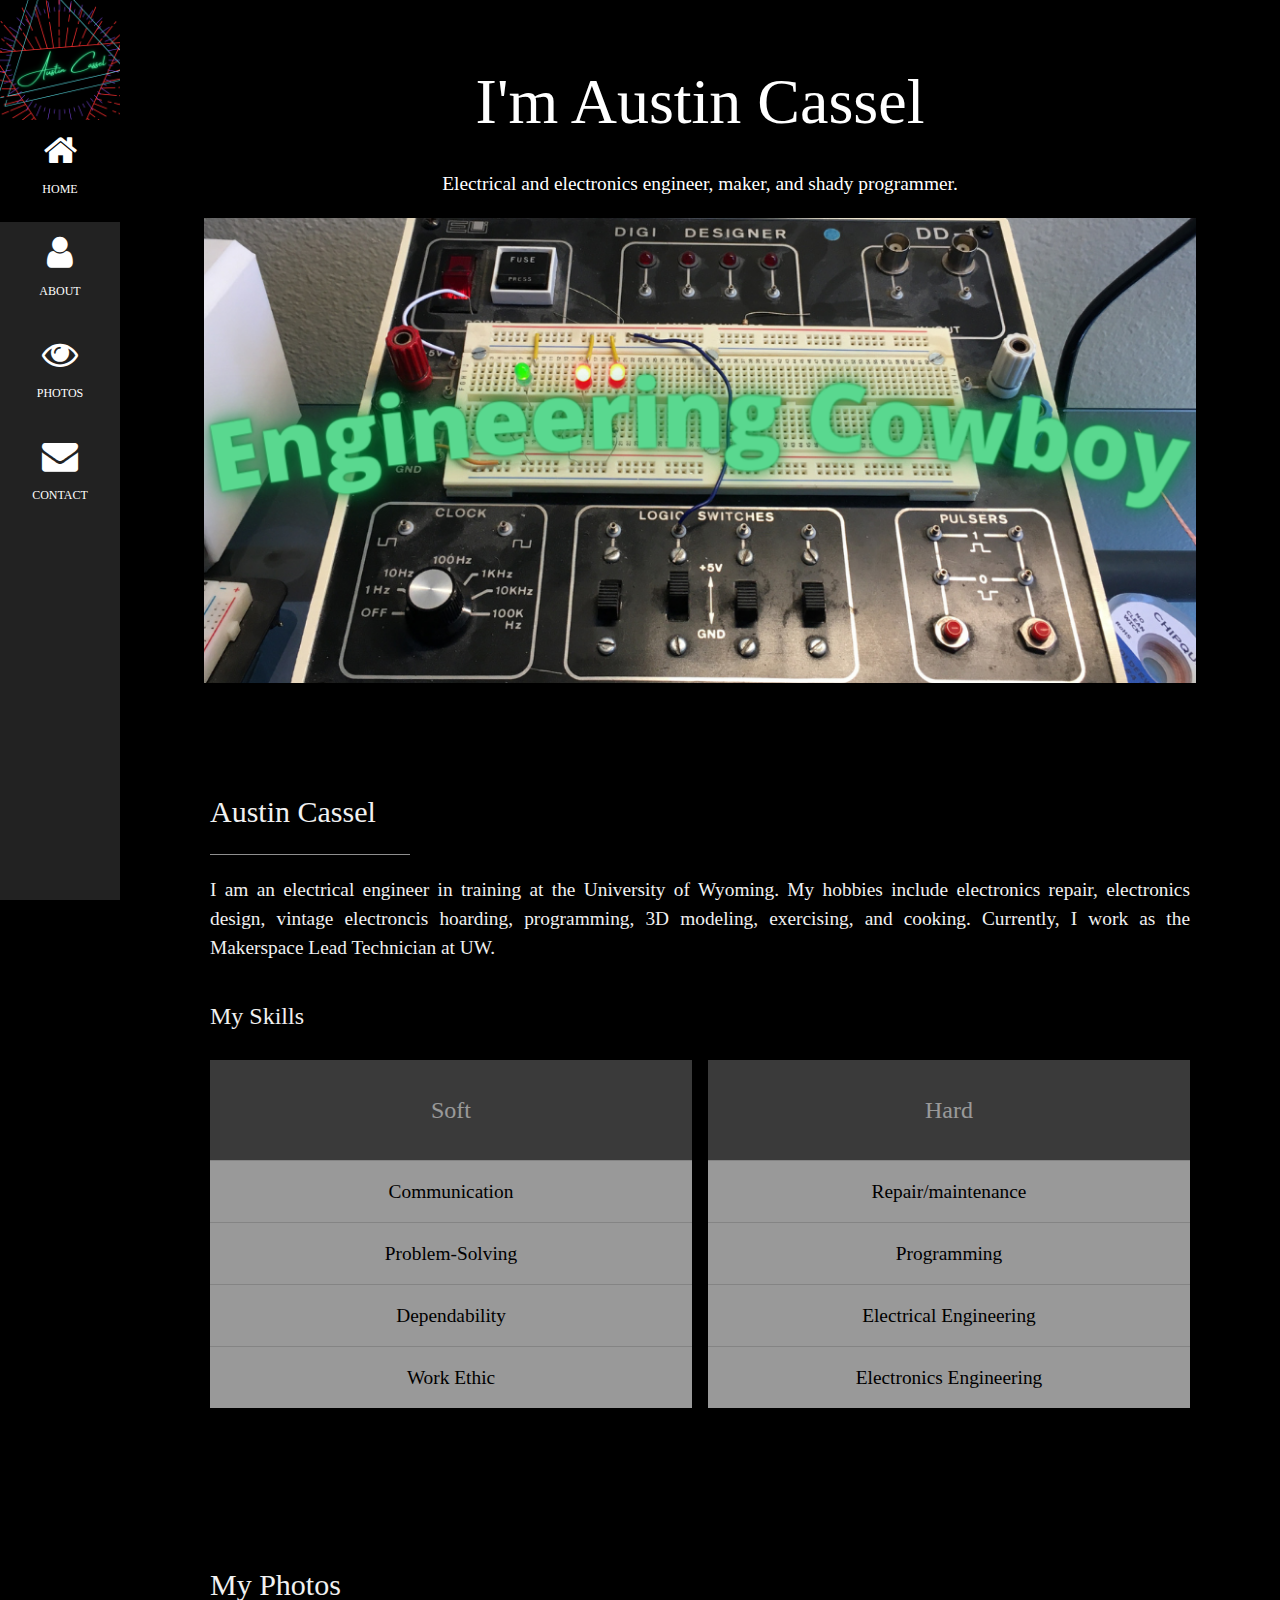
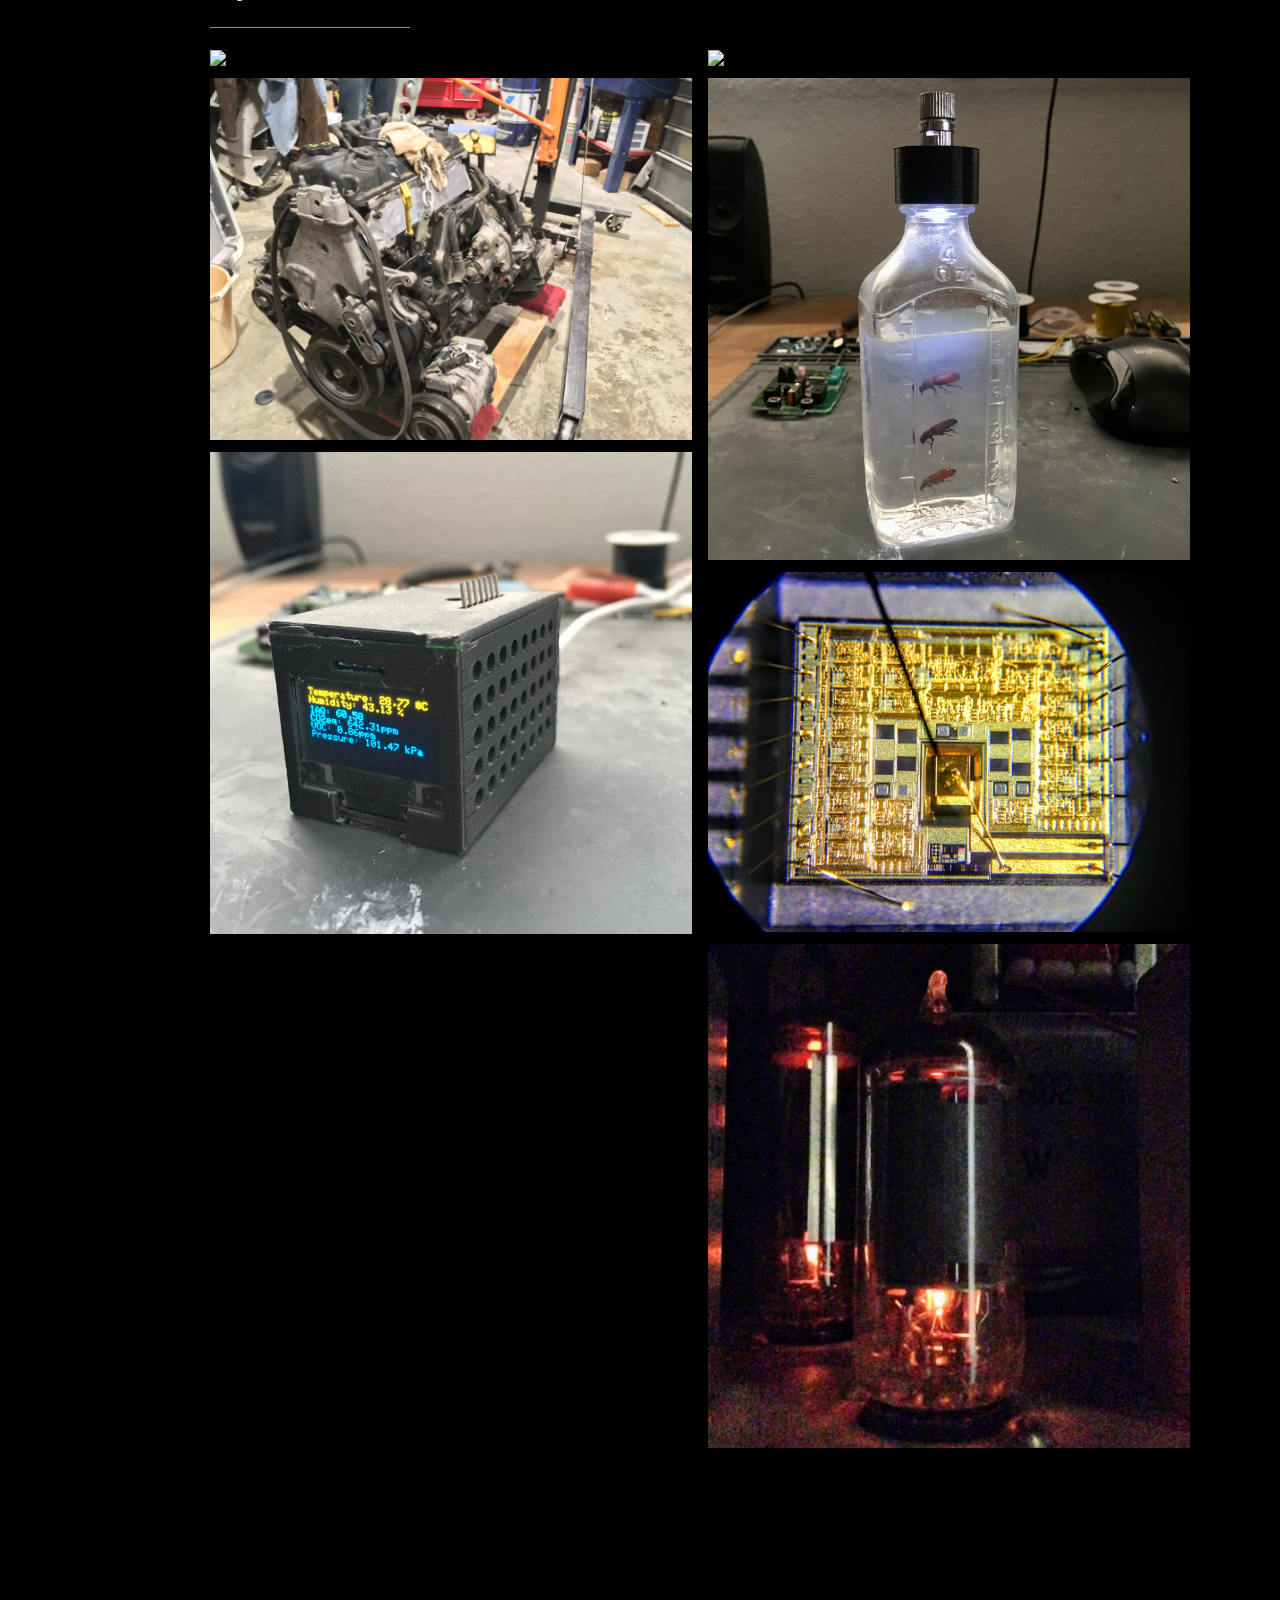
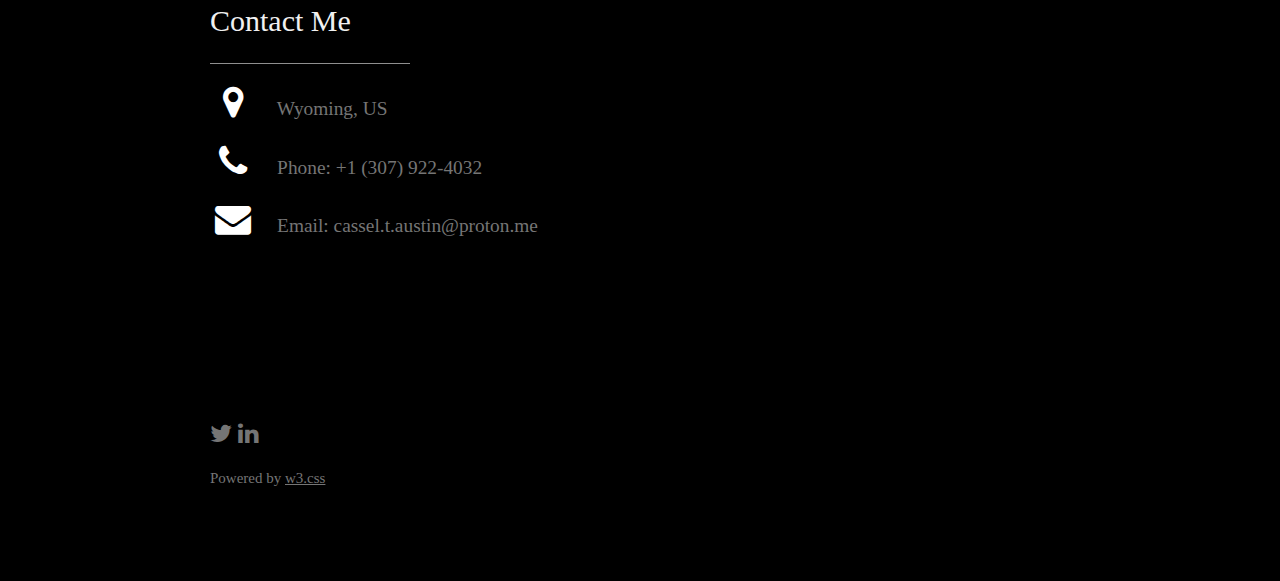
==== index.html @ 1abb45d6 "updates" ====
<!DOCTYPE html>
<html>

<head>
    <title>Austin Cassel Portfolio</title>
    <meta charset="UTF-8">
    <meta name="viewport" content="width=device-width, initial-scale=1">
    <link rel="stylesheet" href="/style.css">
    <link rel="stylesheet" href="https://fonts.googleapis.com/css?family=Montserrat">
    <link rel="stylesheet" href="https://cdnjs.cloudflare.com/ajax/libs/font-awesome/4.7.0/css/font-awesome.min.css">
    <style>
        body,
        h1,
        h2,
        h3,
        h4,
        h5,
        h6 {
            font-family: "Times New Roman", Times, serif
        }

        .w3-row-padding img {
            margin-bottom: 12px
        }

        /* Set the width of the sidebar to 120px */
        .w3-sidebar {
            width: 120px;
            background: #222;
        }

        /* Add a left margin to the "page content" that matches the width of the sidebar (120px) */
        #main {
            margin-left: 120px
        }

        /* Remove margins from "page content" on small screens */
        @media only screen and (max-width: 600px) {
            #main {
                margin-left: 0
            }
        }
    </style>
</head>

<body class="w3-black">

    <!-- Icon Bar (Sidebar - hidden on small screens) -->
    <nav class="w3-sidebar w3-bar-block w3-small w3-hide-small w3-center">
        <!-- Avatar image in top left corner -->
        <img src="/images/logo.png" style="width:100%">
        <a href="#" class="w3-bar-item w3-button w3-padding-large w3-black">
            <i class="fa fa-home w3-xxlarge"></i>
            <p>HOME</p>
        </a>
        <a href="#about" class="w3-bar-item w3-button w3-padding-large w3-hover-black">
            <i class="fa fa-user w3-xxlarge"></i>
            <p>ABOUT</p>
        </a>
        <a href="#photos" class="w3-bar-item w3-button w3-padding-large w3-hover-black">
            <i class="fa fa-eye w3-xxlarge"></i>
            <p>PHOTOS</p>
        </a>
        <a href="#contact" class="w3-bar-item w3-button w3-padding-large w3-hover-black">
            <i class="fa fa-envelope w3-xxlarge"></i>
            <p>CONTACT</p>
        </a>
    </nav>

    <!-- Navbar on small screens (Hidden on medium and large screens) -->
    <div class="w3-top w3-hide-large w3-hide-medium" id="myNavbar">
        <div class="w3-bar w3-black w3-opacity w3-hover-opacity-off w3-center w3-small">
            <a href="#" class="w3-bar-item w3-button" style="width:25% !important">HOME</a>
            <a href="#about" class="w3-bar-item w3-button" style="width:25% !important">ABOUT</a>
            <a href="#photos" class="w3-bar-item w3-button" style="width:25% !important">PHOTOS</a>
            <a href="#contact" class="w3-bar-item w3-button" style="width:25% !important">CONTACT</a>
        </div>
    </div>

    <!-- Page Content -->
    <div class="w3-padding-large" id="main">
        <!-- Header/Home -->
        <header class="w3-container w3-padding-32 w3-center w3-black" id="home">
            <h1 class="w3-jumbo"><span class="w3-hide-small">I'm</span> Austin Cassel</h1>
            <p>Electrical and electronics engineer, maker, and shady programmer.</p>
            <img src="/images/Engineering_Cowboy_Header.png" alt="boy" class="w3-image" width="992"
                height="1108">
        </header>

        <!-- About Section -->
        <div class="w3-content w3-justify w3-text-light-grey w3-padding-64" id="about">
            <h2 class="w3-text-light-grey">Austin Cassel</h2>
            <hr style="width:200px" class="w3-opacity">
            <p>I am an electrical engineer in training at the University of Wyoming. 
                My hobbies include electronics repair, electronics design, vintage electroncis hoarding, programming, 3D modeling, exercising, and cooking.
                Currently, I work as the Makerspace Lead Technician at UW. 
            </p>


            <!-- Grid for skill tables -->
            <h3 class="w3-padding-16 w3-text-light-grey">My Skills</h3>
            <div class="w3-row-padding" style="margin:0 -16px">
                <div class="w3-half w3-margin-bottom">
                    <ul class="w3-ul w3-white w3-center w3-opacity w3-hover-opacity-off">
                        <li class="w3-dark-grey w3-xlarge w3-padding-32">Soft</li>
                        <li class="w3-padding-16">Communication</li>
                        <li class="w3-padding-16">Problem-Solving</li>
                        <li class="w3-padding-16">Dependability</li>
                        <li class="w3-padding-16">Work Ethic</li>
                    </ul>
                </div>

                <div class="w3-half">
                    <ul class="w3-ul w3-white w3-center w3-opacity w3-hover-opacity-off">
                        <li class="w3-dark-grey w3-xlarge w3-padding-32">Hard</li>
                        <li class="w3-padding-16">Repair/maintenance</li>
                        <li class="w3-padding-16">Programming</li>
                        <li class="w3-padding-16">Electrical Engineering</li>
                        <li class="w3-padding-16">Electronics Engineering</li>
                    </ul>
                </div>
                <!-- End Grid/skill tables -->
            </div>
        </div>

        <!-- Portfolio Section -->
        <div class="w3-padding-64 w3-content" id="photos">
            <h2 class="w3-text-light-grey">My Photos</h2>
            <hr style="width:200px" class="w3-opacity">

            <!-- Grid for photos -->
            <div class="w3-row-padding" style="margin:0 -16px">
                <div class="w3-half">
                    <img src="/images/cr21.JPG" style="width:100%">
                    <img src="/images/car-engine.jpeg" style="width:100%">
                    <img src="/images/enviro_sensor.JPG" style="width:100%">
                </div>

                <div class="w3-half">
                    <img src="/images/finger_puppet.JPG" style="width:100%">
                    <img src="/images/insect_display.JPG" style="width:100%">
                    <img src="/images/Sensor Far.JPG" style="width:100%">
                    <img src="/images/Vacuum_tube.jpg" style="width:100%">
                </div>
                <!-- End photo grid -->
            </div>
            <!-- End Portfolio Section -->
        </div>

        <!-- Contact Section -->
        <div class="w3-padding-64 w3-content w3-text-grey" id="contact">
            <h2 class="w3-text-light-grey">Contact Me</h2>
            <hr style="width:200px" class="w3-opacity">

            <div class="w3-section">
                <p><i class="fa fa-map-marker fa-fw w3-text-white w3-xxlarge w3-margin-right"></i> Wyoming, US</p>
                <p><i class="fa fa-phone fa-fw w3-text-white w3-xxlarge w3-margin-right"></i> Phone: +1 (307) 922-4032
                </p>
                <p><i class="fa fa-envelope fa-fw w3-text-white w3-xxlarge w3-margin-right"> </i> Email:
                    cassel.t.austin@proton.me
                </p>
            </div><br>
            <!-- End Contact Section -->
        </div>

        <!-- Footer -->
        <footer class="w3-content w3-padding-64 w3-text-grey w3-xlarge">
            <a href="https://twitter.com/AustinCassel2"><i class="fa fa-twitter w3-hover-opacity"></i></a>
            <a href="https://www.linkedin.com/in/austin-cassel/"><i class="fa fa-linkedin w3-hover-opacity"></i></a>
            <p class="w3-medium">Powered by <a href="https://www.w3schools.com/w3css/default.asp" target="_blank"
                    class="w3-hover-text-green">w3.css</a></p>
            <!-- End footer -->
        </footer>
        <!-- END PAGE CONTENT -->
    </div>
</body>

</html>
---- style.css ----
/* W3.CSS 4.15 December 2020 by Jan Egil and Borge Refsnes */
html {
    box-sizing: border-box
}

*,
*:before,
*:after {
    box-sizing: inherit
}

/* Extract from normalize.css by Nicolas Gallagher and Jonathan Neal git.io/normalize */
html {
    -ms-text-size-adjust: 100%;
    -webkit-text-size-adjust: 100%
}

body {
    margin: 0
}

article,
aside,
details,
figcaption,
figure,
footer,
header,
main,
menu,
nav,
section {
    display: block
}

summary {
    display: list-item
}

audio,
canvas,
progress,
video {
    display: inline-block
}

progress {
    vertical-align: baseline
}

audio:not([controls]) {
    display: none;
    height: 0
}

[hidden],
template {
    display: none
}

a {
    background-color: transparent
}

a:active,
a:hover {
    outline-width: 0
}

abbr[title] {
    border-bottom: none;
    text-decoration: underline;
    text-decoration: underline dotted
}

b,
strong {
    font-weight: bolder
}

dfn {
    font-style: italic
}

mark {
    background: #ff0;
    color: #000
}

small {
    font-size: 80%
}

sub,
sup {
    font-size: 75%;
    line-height: 0;
    position: relative;
    vertical-align: baseline
}

sub {
    bottom: -0.25em
}

sup {
    top: -0.5em
}

figure {
    margin: 1em 40px
}

img {
    border-style: none
}

code,
kbd,
pre,
samp {
    font-family: monospace, monospace;
    font-size: 1em
}

hr {
    box-sizing: content-box;
    height: 0;
    overflow: visible
}

button,
input,
select,
textarea,
optgroup {
    font: inherit;
    margin: 0
}

optgroup {
    font-weight: bold
}

button,
input {
    overflow: visible
}

button,
select {
    text-transform: none
}

button,
[type=button],
[type=reset],
[type=submit] {
    -webkit-appearance: button
}

button::-moz-focus-inner,
[type=button]::-moz-focus-inner,
[type=reset]::-moz-focus-inner,
[type=submit]::-moz-focus-inner {
    border-style: none;
    padding: 0
}

button:-moz-focusring,
[type=button]:-moz-focusring,
[type=reset]:-moz-focusring,
[type=submit]:-moz-focusring {
    outline: 1px dotted ButtonText
}

fieldset {
    border: 1px solid #c0c0c0;
    margin: 0 2px;
    padding: .35em .625em .75em
}

legend {
    color: inherit;
    display: table;
    max-width: 100%;
    padding: 0;
    white-space: normal
}

textarea {
    overflow: auto
}

[type=checkbox],
[type=radio] {
    padding: 0
}

[type=number]::-webkit-inner-spin-button,
[type=number]::-webkit-outer-spin-button {
    height: auto
}

[type=search] {
    -webkit-appearance: textfield;
    outline-offset: -2px
}

[type=search]::-webkit-search-decoration {
    -webkit-appearance: none
}

::-webkit-file-upload-button {
    -webkit-appearance: button;
    font: inherit
}

/* End extract */
html,
body {
    font-family: Verdana, sans-serif;
    font-size: 1.1rem;
    line-height: 1.5
}

html {
    overflow-x: hidden
}

h1 {
    font-size: 36px
}

h2 {
    font-size: 30px
}

h3 {
    font-size: 24px
}

h4 {
    font-size: 20px
}

h5 {
    font-size: 18px
}

h6 {
    font-size: 16px
}

.w3-serif {
    font-family: serif
}

.w3-sans-serif {
    font-family: sans-serif
}

.w3-cursive {
    font-family: cursive
}

.w3-monospace {
    font-family: monospace
}

h1,
h2,
h3,
h4,
h5,
h6 {
    font-family: "Segoe UI", Arial, sans-serif;
    font-weight: 400;
    margin: 10px 0
}

.w3-wide {
    letter-spacing: 4px
}

hr {
    border: 0;
    border-top: 1px solid #eee;
    margin: 20px 0
}

.w3-image {
    max-width: 100%;
    height: auto
}

img {
    vertical-align: middle
}

a {
    color: inherit
}

.w3-table,
.w3-table-all {
    border-collapse: collapse;
    border-spacing: 0;
    width: 100%;
    display: table
}

.w3-table-all {
    border: 1px solid #ccc
}

.w3-bordered tr,
.w3-table-all tr {
    border-bottom: 1px solid #ddd
}

.w3-striped tbody tr:nth-child(even) {
    background-color: #f1f1f1
}

.w3-table-all tr:nth-child(odd) {
    background-color: #fff
}

.w3-table-all tr:nth-child(even) {
    background-color: #f1f1f1
}

.w3-hoverable tbody tr:hover,
.w3-ul.w3-hoverable li:hover {
    background-color: #ccc
}

.w3-centered tr th,
.w3-centered tr td {
    text-align: center
}

.w3-table td,
.w3-table th,
.w3-table-all td,
.w3-table-all th {
    padding: 8px 8px;
    display: table-cell;
    text-align: left;
    vertical-align: top
}

.w3-table th:first-child,
.w3-table td:first-child,
.w3-table-all th:first-child,
.w3-table-all td:first-child {
    padding-left: 16px
}

.w3-btn,
.w3-button {
    border: none;
    display: inline-block;
    padding: 8px 16px;
    vertical-align: middle;
    overflow: hidden;
    text-decoration: none;
    color: inherit;
    background-color: inherit;
    text-align: center;
    cursor: pointer;
    white-space: nowrap
}

.w3-btn:hover {
    box-shadow: 0 8px 16px 0 rgba(0, 0, 0, 0.2), 0 6px 20px 0 rgba(0, 0, 0, 0.19)
}

.w3-btn,
.w3-button {
    -webkit-touch-callout: none;
    -webkit-user-select: none;
    -khtml-user-select: none;
    -moz-user-select: none;
    -ms-user-select: none;
    user-select: none
}

.w3-disabled,
.w3-btn:disabled,
.w3-button:disabled {
    cursor: not-allowed;
    opacity: 0.3
}

.w3-disabled *,
:disabled * {
    pointer-events: none
}

.w3-btn.w3-disabled:hover,
.w3-btn:disabled:hover {
    box-shadow: none
}

.w3-badge,
.w3-tag {
    background-color: #000;
    color: #fff;
    display: inline-block;
    padding-left: 8px;
    padding-right: 8px;
    text-align: center
}

.w3-badge {
    border-radius: 50%
}

.w3-ul {
    list-style-type: none;
    padding: 0;
    margin: 0
}

.w3-ul li {
    padding: 8px 16px;
    border-bottom: 1px solid #ddd
}

.w3-ul li:last-child {
    border-bottom: none
}

.w3-tooltip,
.w3-display-container {
    position: relative
}

.w3-tooltip .w3-text {
    display: none
}

.w3-tooltip:hover .w3-text {
    display: inline-block
}

.w3-ripple:active {
    opacity: 0.5
}

.w3-ripple {
    transition: opacity 0s
}

.w3-input {
    padding: 8px;
    display: block;
    border: none;
    border-bottom: 1px solid #ccc;
    width: 100%
}

.w3-select {
    padding: 9px 0;
    width: 100%;
    border: none;
    border-bottom: 1px solid #ccc
}

.w3-dropdown-click,
.w3-dropdown-hover {
    position: relative;
    display: inline-block;
    cursor: pointer
}

.w3-dropdown-hover:hover .w3-dropdown-content {
    display: block
}

.w3-dropdown-hover:first-child,
.w3-dropdown-click:hover {
    background-color: #ccc;
    color: #000
}

.w3-dropdown-hover:hover>.w3-button:first-child,
.w3-dropdown-click:hover>.w3-button:first-child {
    background-color: #ccc;
    color: #000
}

.w3-dropdown-content {
    cursor: auto;
    color: #000;
    background-color: #fff;
    display: none;
    position: absolute;
    min-width: 160px;
    margin: 0;
    padding: 0;
    z-index: 1
}

.w3-check,
.w3-radio {
    width: 24px;
    height: 24px;
    position: relative;
    top: 6px
}

.w3-sidebar {
    height: 100%;
    width: 200px;
    background-color: #fff;
    position: fixed !important;
    z-index: 1;
    overflow: auto
}

.w3-bar-block .w3-dropdown-hover,
.w3-bar-block .w3-dropdown-click {
    width: 100%
}

.w3-bar-block .w3-dropdown-hover .w3-dropdown-content,
.w3-bar-block .w3-dropdown-click .w3-dropdown-content {
    min-width: 100%
}

.w3-bar-block .w3-dropdown-hover .w3-button,
.w3-bar-block .w3-dropdown-click .w3-button {
    width: 100%;
    text-align: left;
    padding: 8px 16px
}

.w3-main,
#main {
    transition: margin-left .4s
}

.w3-modal {
    z-index: 3;
    display: none;
    padding-top: 100px;
    position: fixed;
    left: 0;
    top: 0;
    width: 100%;
    height: 100%;
    overflow: auto;
    background-color: rgb(0, 0, 0);
    background-color: rgba(0, 0, 0, 0.4)
}

.w3-modal-content {
    margin: auto;
    background-color: #fff;
    position: relative;
    padding: 0;
    outline: 0;
    width: 600px
}

.w3-bar {
    width: 100%;
    overflow: hidden
}

.w3-center .w3-bar {
    display: inline-block;
    width: auto
}

.w3-bar .w3-bar-item {
    padding: 8px 16px;
    float: left;
    width: auto;
    border: none;
    display: block;
    outline: 0
}

.w3-bar .w3-dropdown-hover,
.w3-bar .w3-dropdown-click {
    position: static;
    float: left
}

.w3-bar .w3-button {
    white-space: normal
}

.w3-bar-block .w3-bar-item {
    width: 100%;
    display: block;
    padding: 8px 16px;
    text-align: left;
    border: none;
    white-space: normal;
    float: none;
    outline: 0
}

.w3-bar-block.w3-center .w3-bar-item {
    text-align: center
}

.w3-block {
    display: block;
    width: 100%
}

.w3-responsive {
    display: block;
    overflow-x: auto
}

.w3-container:after,
.w3-container:before,
.w3-panel:after,
.w3-panel:before,
.w3-row:after,
.w3-row:before,
.w3-row-padding:after,
.w3-row-padding:before,
.w3-cell-row:before,
.w3-cell-row:after,
.w3-clear:after,
.w3-clear:before,
.w3-bar:before,
.w3-bar:after {
    content: "";
    display: table;
    clear: both
}

.w3-col,
.w3-half,
.w3-third,
.w3-twothird,
.w3-threequarter,
.w3-quarter {
    float: left;
    width: 100%
}

.w3-col.s1 {
    width: 8.33333%
}

.w3-col.s2 {
    width: 16.66666%
}

.w3-col.s3 {
    width: 24.99999%
}

.w3-col.s4 {
    width: 33.33333%
}

.w3-col.s5 {
    width: 41.66666%
}

.w3-col.s6 {
    width: 49.99999%
}

.w3-col.s7 {
    width: 58.33333%
}

.w3-col.s8 {
    width: 66.66666%
}

.w3-col.s9 {
    width: 74.99999%
}

.w3-col.s10 {
    width: 83.33333%
}

.w3-col.s11 {
    width: 91.66666%
}

.w3-col.s12 {
    width: 99.99999%
}

@media (min-width:601px) {
    .w3-col.m1 {
        width: 8.33333%
    }

    .w3-col.m2 {
        width: 16.66666%
    }

    .w3-col.m3,
    .w3-quarter {
        width: 24.99999%
    }

    .w3-col.m4,
    .w3-third {
        width: 33.33333%
    }

    .w3-col.m5 {
        width: 41.66666%
    }

    .w3-col.m6,
    .w3-half {
        width: 49.99999%
    }

    .w3-col.m7 {
        width: 58.33333%
    }

    .w3-col.m8,
    .w3-twothird {
        width: 66.66666%
    }

    .w3-col.m9,
    .w3-threequarter {
        width: 74.99999%
    }

    .w3-col.m10 {
        width: 83.33333%
    }

    .w3-col.m11 {
        width: 91.66666%
    }

    .w3-col.m12 {
        width: 99.99999%
    }
}

@media (min-width:993px) {
    .w3-col.l1 {
        width: 8.33333%
    }

    .w3-col.l2 {
        width: 16.66666%
    }

    .w3-col.l3 {
        width: 24.99999%
    }

    .w3-col.l4 {
        width: 33.33333%
    }

    .w3-col.l5 {
        width: 41.66666%
    }

    .w3-col.l6 {
        width: 49.99999%
    }

    .w3-col.l7 {
        width: 58.33333%
    }

    .w3-col.l8 {
        width: 66.66666%
    }

    .w3-col.l9 {
        width: 74.99999%
    }

    .w3-col.l10 {
        width: 83.33333%
    }

    .w3-col.l11 {
        width: 91.66666%
    }

    .w3-col.l12 {
        width: 99.99999%
    }
}

.w3-rest {
    overflow: hidden
}

.w3-stretch {
    margin-left: -16px;
    margin-right: -16px
}

.w3-content,
.w3-auto {
    margin-left: auto;
    margin-right: auto
}

.w3-content {
    max-width: 980px
}

.w3-auto {
    max-width: 1140px
}

.w3-cell-row {
    display: table;
    width: 100%
}

.w3-cell {
    display: table-cell
}

.w3-cell-top {
    vertical-align: top
}

.w3-cell-middle {
    vertical-align: middle
}

.w3-cell-bottom {
    vertical-align: bottom
}

.w3-hide {
    display: none !important
}

.w3-show-block,
.w3-show {
    display: block !important
}

.w3-show-inline-block {
    display: inline-block !important
}

@media (max-width:1205px) {
    .w3-auto {
        max-width: 95%
    }
}

@media (max-width:600px) {
    .w3-modal-content {
        margin: 0 10px;
        width: auto !important
    }

    .w3-modal {
        padding-top: 30px
    }

    .w3-dropdown-hover.w3-mobile .w3-dropdown-content,
    .w3-dropdown-click.w3-mobile .w3-dropdown-content {
        position: relative
    }

    .w3-hide-small {
        display: none !important
    }

    .w3-mobile {
        display: block;
        width: 100% !important
    }

    .w3-bar-item.w3-mobile,
    .w3-dropdown-hover.w3-mobile,
    .w3-dropdown-click.w3-mobile {
        text-align: center
    }

    .w3-dropdown-hover.w3-mobile,
    .w3-dropdown-hover.w3-mobile .w3-btn,
    .w3-dropdown-hover.w3-mobile .w3-button,
    .w3-dropdown-click.w3-mobile,
    .w3-dropdown-click.w3-mobile .w3-btn,
    .w3-dropdown-click.w3-mobile .w3-button {
        width: 100%
    }
}

@media (max-width:768px) {
    .w3-modal-content {
        width: 500px
    }

    .w3-modal {
        padding-top: 50px
    }
}

@media (min-width:993px) {
    .w3-modal-content {
        width: 900px
    }

    .w3-hide-large {
        display: none !important
    }

    .w3-sidebar.w3-collapse {
        display: block !important
    }
}

@media (max-width:992px) and (min-width:601px) {
    .w3-hide-medium {
        display: none !important
    }
}

@media (max-width:992px) {
    .w3-sidebar.w3-collapse {
        display: none
    }

    .w3-main {
        margin-left: 0 !important;
        margin-right: 0 !important
    }

    .w3-auto {
        max-width: 100%
    }
}

.w3-top,
.w3-bottom {
    position: fixed;
    width: 100%;
    z-index: 1
}

.w3-top {
    top: 0
}

.w3-bottom {
    bottom: 0
}

.w3-overlay {
    position: fixed;
    display: none;
    width: 100%;
    height: 100%;
    top: 0;
    left: 0;
    right: 0;
    bottom: 0;
    background-color: rgba(0, 0, 0, 0.5);
    z-index: 2
}

.w3-display-topleft {
    position: absolute;
    left: 0;
    top: 0
}

.w3-display-topright {
    position: absolute;
    right: 0;
    top: 0
}

.w3-display-bottomleft {
    position: absolute;
    left: 0;
    bottom: 0
}

.w3-display-bottomright {
    position: absolute;
    right: 0;
    bottom: 0
}

.w3-display-middle {
    position: absolute;
    top: 50%;
    left: 50%;
    transform: translate(-50%, -50%);
    -ms-transform: translate(-50%, -50%)
}

.w3-display-left {
    position: absolute;
    top: 50%;
    left: 0%;
    transform: translate(0%, -50%);
    -ms-transform: translate(-0%, -50%)
}

.w3-display-right {
    position: absolute;
    top: 50%;
    right: 0%;
    transform: translate(0%, -50%);
    -ms-transform: translate(0%, -50%)
}

.w3-display-topmiddle {
    position: absolute;
    left: 50%;
    top: 0;
    transform: translate(-50%, 0%);
    -ms-transform: translate(-50%, 0%)
}

.w3-display-bottommiddle {
    position: absolute;
    left: 50%;
    bottom: 0;
    transform: translate(-50%, 0%);
    -ms-transform: translate(-50%, 0%)
}

.w3-display-container:hover .w3-display-hover {
    display: block
}

.w3-display-container:hover span.w3-display-hover {
    display: inline-block
}

.w3-display-hover {
    display: none
}

.w3-display-position {
    position: absolute
}

.w3-circle {
    border-radius: 50%
}

.w3-round-small {
    border-radius: 2px
}

.w3-round,
.w3-round-medium {
    border-radius: 4px
}

.w3-round-large {
    border-radius: 8px
}

.w3-round-xlarge {
    border-radius: 16px
}

.w3-round-xxlarge {
    border-radius: 32px
}

.w3-row-padding,
.w3-row-padding>.w3-half,
.w3-row-padding>.w3-third,
.w3-row-padding>.w3-twothird,
.w3-row-padding>.w3-threequarter,
.w3-row-padding>.w3-quarter,
.w3-row-padding>.w3-col {
    padding: 0 8px
}

.w3-container,
.w3-panel {
    padding: 0.01em 16px
}

.w3-panel {
    margin-top: 16px;
    margin-bottom: 16px
}

.w3-code,
.w3-codespan {
    font-family: Consolas, "courier new";
    font-size: 16px
}

.w3-code {
    width: auto;
    background-color: #fff;
    padding: 8px 12px;
    border-left: 4px solid #4CAF50;
    word-wrap: break-word
}

.w3-codespan {
    color: crimson;
    background-color: #f1f1f1;
    padding-left: 4px;
    padding-right: 4px;
    font-size: 110%
}

.w3-card,
.w3-card-2 {
    box-shadow: 0 2px 5px 0 rgba(0, 0, 0, 0.16), 0 2px 10px 0 rgba(0, 0, 0, 0.12)
}

.w3-card-4,
.w3-hover-shadow:hover {
    box-shadow: 0 4px 10px 0 rgba(0, 0, 0, 0.2), 0 4px 20px 0 rgba(0, 0, 0, 0.19)
}

.w3-spin {
    animation: w3-spin 2s infinite linear
}

@keyframes w3-spin {
    0% {
        transform: rotate(0deg)
    }

    100% {
        transform: rotate(359deg)
    }
}

.w3-animate-fading {
    animation: fading 10s infinite
}

@keyframes fading {
    0% {
        opacity: 0
    }

    50% {
        opacity: 1
    }

    100% {
        opacity: 0
    }
}

.w3-animate-opacity {
    animation: opac 0.8s
}

@keyframes opac {
    from {
        opacity: 0
    }

    to {
        opacity: 1
    }
}

.w3-animate-top {
    position: relative;
    animation: animatetop 0.4s
}

@keyframes animatetop {
    from {
        top: -300px;
        opacity: 0
    }

    to {
        top: 0;
        opacity: 1
    }
}

.w3-animate-left {
    position: relative;
    animation: animateleft 0.4s
}

@keyframes animateleft {
    from {
        left: -300px;
        opacity: 0
    }

    to {
        left: 0;
        opacity: 1
    }
}

.w3-animate-right {
    position: relative;
    animation: animateright 0.4s
}

@keyframes animateright {
    from {
        right: -300px;
        opacity: 0
    }

    to {
        right: 0;
        opacity: 1
    }
}

.w3-animate-bottom {
    position: relative;
    animation: animatebottom 0.4s
}

@keyframes animatebottom {
    from {
        bottom: -300px;
        opacity: 0
    }

    to {
        bottom: 0;
        opacity: 1
    }
}

.w3-animate-zoom {
    animation: animatezoom 0.6s
}

@keyframes animatezoom {
    from {
        transform: scale(0)
    }

    to {
        transform: scale(1)
    }
}

.w3-animate-input {
    transition: width 0.4s ease-in-out
}

.w3-animate-input:focus {
    width: 100% !important
}

.w3-opacity,
.w3-hover-opacity:hover {
    opacity: 0.60
}

.w3-opacity-off,
.w3-hover-opacity-off:hover {
    opacity: 1
}

.w3-opacity-max {
    opacity: 0.25
}

.w3-opacity-min {
    opacity: 0.75
}

.w3-greyscale-max,
.w3-grayscale-max,
.w3-hover-greyscale:hover,
.w3-hover-grayscale:hover {
    filter: grayscale(100%)
}

.w3-greyscale,
.w3-grayscale {
    filter: grayscale(75%)
}

.w3-greyscale-min,
.w3-grayscale-min {
    filter: grayscale(50%)
}

.w3-sepia {
    filter: sepia(75%)
}

.w3-sepia-max,
.w3-hover-sepia:hover {
    filter: sepia(100%)
}

.w3-sepia-min {
    filter: sepia(50%)
}

.w3-tiny {
    font-size: 10px !important
}

.w3-small {
    font-size: 12px !important
}

.w3-medium {
    font-size: 15px !important
}

.w3-large {
    font-size: 18px !important
}

.w3-xlarge {
    font-size: 24px !important
}

.w3-xxlarge {
    font-size: 36px !important
}

.w3-xxxlarge {
    font-size: 48px !important
}

.w3-jumbo {
    font-size: 64px !important
}

.w3-left-align {
    text-align: left !important
}

.w3-right-align {
    text-align: right !important
}

.w3-justify {
    text-align: justify !important
}

.w3-center {
    text-align: center !important
}

.w3-border-0 {
    border: 0 !important
}

.w3-border {
    border: 1px solid #ccc !important
}

.w3-border-top {
    border-top: 1px solid #ccc !important
}

.w3-border-bottom {
    border-bottom: 1px solid #ccc !important
}

.w3-border-left {
    border-left: 1px solid #ccc !important
}

.w3-border-right {
    border-right: 1px solid #ccc !important
}

.w3-topbar {
    border-top: 6px solid #ccc !important
}

.w3-bottombar {
    border-bottom: 6px solid #ccc !important
}

.w3-leftbar {
    border-left: 6px solid #ccc !important
}

.w3-rightbar {
    border-right: 6px solid #ccc !important
}

.w3-section,
.w3-code {
    margin-top: 16px !important;
    margin-bottom: 16px !important
}

.w3-margin {
    margin: 16px !important
}

.w3-margin-top {
    margin-top: 16px !important
}

.w3-margin-bottom {
    margin-bottom: 16px !important
}

.w3-margin-left {
    margin-left: 16px !important
}

.w3-margin-right {
    margin-right: 16px !important
}

.w3-padding-small {
    padding: 4px 8px !important
}

.w3-padding {
    padding: 8px 16px !important
}

.w3-padding-large {
    padding: 12px 24px !important
}

.w3-padding-16 {
    padding-top: 16px !important;
    padding-bottom: 16px !important
}

.w3-padding-24 {
    padding-top: 24px !important;
    padding-bottom: 24px !important
}

.w3-padding-32 {
    padding-top: 32px !important;
    padding-bottom: 32px !important
}

.w3-padding-48 {
    padding-top: 48px !important;
    padding-bottom: 48px !important
}

.w3-padding-64 {
    padding-top: 64px !important;
    padding-bottom: 64px !important
}

.w3-padding-top-64 {
    padding-top: 64px !important
}

.w3-padding-top-48 {
    padding-top: 48px !important
}

.w3-padding-top-32 {
    padding-top: 32px !important
}

.w3-padding-top-24 {
    padding-top: 24px !important
}

.w3-left {
    float: left !important
}

.w3-right {
    float: right !important
}

.w3-button:hover {
    color: #000 !important;
    background-color: #ccc !important
}

.w3-transparent,
.w3-hover-none:hover {
    background-color: transparent !important
}

.w3-hover-none:hover {
    box-shadow: none !important
}

/* Colors */
.w3-amber,
.w3-hover-amber:hover {
    color: #000 !important;
    background-color: #ffc107 !important
}

.w3-aqua,
.w3-hover-aqua:hover {
    color: #000 !important;
    background-color: #00ffff !important
}

.w3-blue,
.w3-hover-blue:hover {
    color: #fff !important;
    background-color: #2196F3 !important
}

.w3-light-blue,
.w3-hover-light-blue:hover {
    color: #000 !important;
    background-color: #87CEEB !important
}

.w3-brown,
.w3-hover-brown:hover {
    color: #fff !important;
    background-color: #795548 !important
}

.w3-cyan,
.w3-hover-cyan:hover {
    color: #000 !important;
    background-color: #00bcd4 !important
}

.w3-blue-grey,
.w3-hover-blue-grey:hover,
.w3-blue-gray,
.w3-hover-blue-gray:hover {
    color: #fff !important;
    background-color: #607d8b !important
}

.w3-green,
.w3-hover-green:hover {
    color: #fff !important;
    background-color: #4CAF50 !important
}

.w3-light-green,
.w3-hover-light-green:hover {
    color: #000 !important;
    background-color: #8bc34a !important
}

.w3-indigo,
.w3-hover-indigo:hover {
    color: #fff !important;
    background-color: #3f51b5 !important
}

.w3-khaki,
.w3-hover-khaki:hover {
    color: #000 !important;
    background-color: #f0e68c !important
}

.w3-lime,
.w3-hover-lime:hover {
    color: #000 !important;
    background-color: #cddc39 !important
}

.w3-orange,
.w3-hover-orange:hover {
    color: #000 !important;
    background-color: #ff9800 !important
}

.w3-deep-orange,
.w3-hover-deep-orange:hover {
    color: #fff !important;
    background-color: #ff5722 !important
}

.w3-pink,
.w3-hover-pink:hover {
    color: #fff !important;
    background-color: #e91e63 !important
}

.w3-purple,
.w3-hover-purple:hover {
    color: #fff !important;
    background-color: #9c27b0 !important
}

.w3-deep-purple,
.w3-hover-deep-purple:hover {
    color: #fff !important;
    background-color: #673ab7 !important
}

.w3-red,
.w3-hover-red:hover {
    color: #fff !important;
    background-color: #f44336 !important
}

.w3-sand,
.w3-hover-sand:hover {
    color: #000 !important;
    background-color: #fdf5e6 !important
}

.w3-teal,
.w3-hover-teal:hover {
    color: #fff !important;
    background-color: #009688 !important
}

.w3-yellow,
.w3-hover-yellow:hover {
    color: #000 !important;
    background-color: #ffeb3b !important
}

.w3-white,
.w3-hover-white:hover {
    color: #000 !important;
    background-color: #fff !important
}

.w3-black,
.w3-hover-black:hover {
    color: #fff !important;
    background-color: #000 !important
}

.w3-grey,
.w3-hover-grey:hover,
.w3-gray,
.w3-hover-gray:hover {
    color: #000 !important;
    background-color: #9e9e9e !important
}

.w3-light-grey,
.w3-hover-light-grey:hover,
.w3-light-gray,
.w3-hover-light-gray:hover {
    color: #000 !important;
    background-color: #f1f1f1 !important
}

.w3-dark-grey,
.w3-hover-dark-grey:hover,
.w3-dark-gray,
.w3-hover-dark-gray:hover {
    color: #fff !important;
    background-color: #616161 !important
}

.w3-pale-red,
.w3-hover-pale-red:hover {
    color: #000 !important;
    background-color: #ffdddd !important
}

.w3-pale-green,
.w3-hover-pale-green:hover {
    color: #000 !important;
    background-color: #ddffdd !important
}

.w3-pale-yellow,
.w3-hover-pale-yellow:hover {
    color: #000 !important;
    background-color: #ffffcc !important
}

.w3-pale-blue,
.w3-hover-pale-blue:hover {
    color: #000 !important;
    background-color: #ddffff !important
}

.w3-text-amber,
.w3-hover-text-amber:hover {
    color: #ffc107 !important
}

.w3-text-aqua,
.w3-hover-text-aqua:hover {
    color: #00ffff !important
}

.w3-text-blue,
.w3-hover-text-blue:hover {
    color: #2196F3 !important
}

.w3-text-light-blue,
.w3-hover-text-light-blue:hover {
    color: #87CEEB !important
}

.w3-text-brown,
.w3-hover-text-brown:hover {
    color: #795548 !important
}

.w3-text-cyan,
.w3-hover-text-cyan:hover {
    color: #00bcd4 !important
}

.w3-text-blue-grey,
.w3-hover-text-blue-grey:hover,
.w3-text-blue-gray,
.w3-hover-text-blue-gray:hover {
    color: #607d8b !important
}

.w3-text-green,
.w3-hover-text-green:hover {
    color: #4CAF50 !important
}

.w3-text-light-green,
.w3-hover-text-light-green:hover {
    color: #8bc34a !important
}

.w3-text-indigo,
.w3-hover-text-indigo:hover {
    color: #3f51b5 !important
}

.w3-text-khaki,
.w3-hover-text-khaki:hover {
    color: #b4aa50 !important
}

.w3-text-lime,
.w3-hover-text-lime:hover {
    color: #cddc39 !important
}

.w3-text-orange,
.w3-hover-text-orange:hover {
    color: #ff9800 !important
}

.w3-text-deep-orange,
.w3-hover-text-deep-orange:hover {
    color: #ff5722 !important
}

.w3-text-pink,
.w3-hover-text-pink:hover {
    color: #e91e63 !important
}

.w3-text-purple,
.w3-hover-text-purple:hover {
    color: #9c27b0 !important
}

.w3-text-deep-purple,
.w3-hover-text-deep-purple:hover {
    color: #673ab7 !important
}

.w3-text-red,
.w3-hover-text-red:hover {
    color: #f44336 !important
}

.w3-text-sand,
.w3-hover-text-sand:hover {
    color: #fdf5e6 !important
}

.w3-text-teal,
.w3-hover-text-teal:hover {
    color: #009688 !important
}

.w3-text-yellow,
.w3-hover-text-yellow:hover {
    color: #d2be0e !important
}

.w3-text-white,
.w3-hover-text-white:hover {
    color: #fff !important
}

.w3-text-black,
.w3-hover-text-black:hover {
    color: #000 !important
}

.w3-text-grey,
.w3-hover-text-grey:hover,
.w3-text-gray,
.w3-hover-text-gray:hover {
    color: #757575 !important
}

.w3-text-light-grey,
.w3-hover-text-light-grey:hover,
.w3-text-light-gray,
.w3-hover-text-light-gray:hover {
    color: #f1f1f1 !important
}

.w3-text-dark-grey,
.w3-hover-text-dark-grey:hover,
.w3-text-dark-gray,
.w3-hover-text-dark-gray:hover {
    color: #3a3a3a !important
}

.w3-border-amber,
.w3-hover-border-amber:hover {
    border-color: #ffc107 !important
}

.w3-border-aqua,
.w3-hover-border-aqua:hover {
    border-color: #00ffff !important
}

.w3-border-blue,
.w3-hover-border-blue:hover {
    border-color: #2196F3 !important
}

.w3-border-light-blue,
.w3-hover-border-light-blue:hover {
    border-color: #87CEEB !important
}

.w3-border-brown,
.w3-hover-border-brown:hover {
    border-color: #795548 !important
}

.w3-border-cyan,
.w3-hover-border-cyan:hover {
    border-color: #00bcd4 !important
}

.w3-border-blue-grey,
.w3-hover-border-blue-grey:hover,
.w3-border-blue-gray,
.w3-hover-border-blue-gray:hover {
    border-color: #607d8b !important
}

.w3-border-green,
.w3-hover-border-green:hover {
    border-color: #4CAF50 !important
}

.w3-border-light-green,
.w3-hover-border-light-green:hover {
    border-color: #8bc34a !important
}

.w3-border-indigo,
.w3-hover-border-indigo:hover {
    border-color: #3f51b5 !important
}

.w3-border-khaki,
.w3-hover-border-khaki:hover {
    border-color: #f0e68c !important
}

.w3-border-lime,
.w3-hover-border-lime:hover {
    border-color: #cddc39 !important
}

.w3-border-orange,
.w3-hover-border-orange:hover {
    border-color: #ff9800 !important
}

.w3-border-deep-orange,
.w3-hover-border-deep-orange:hover {
    border-color: #ff5722 !important
}

.w3-border-pink,
.w3-hover-border-pink:hover {
    border-color: #e91e63 !important
}

.w3-border-purple,
.w3-hover-border-purple:hover {
    border-color: #9c27b0 !important
}

.w3-border-deep-purple,
.w3-hover-border-deep-purple:hover {
    border-color: #673ab7 !important
}

.w3-border-red,
.w3-hover-border-red:hover {
    border-color: #f44336 !important
}

.w3-border-sand,
.w3-hover-border-sand:hover {
    border-color: #fdf5e6 !important
}

.w3-border-teal,
.w3-hover-border-teal:hover {
    border-color: #009688 !important
}

.w3-border-yellow,
.w3-hover-border-yellow:hover {
    border-color: #ffeb3b !important
}

.w3-border-white,
.w3-hover-border-white:hover {
    border-color: #fff !important
}

.w3-border-black,
.w3-hover-border-black:hover {
    border-color: #000 !important
}

.w3-border-grey,
.w3-hover-border-grey:hover,
.w3-border-gray,
.w3-hover-border-gray:hover {
    border-color: #9e9e9e !important
}

.w3-border-light-grey,
.w3-hover-border-light-grey:hover,
.w3-border-light-gray,
.w3-hover-border-light-gray:hover {
    border-color: #f1f1f1 !important
}

.w3-border-dark-grey,
.w3-hover-border-dark-grey:hover,
.w3-border-dark-gray,
.w3-hover-border-dark-gray:hover {
    border-color: #616161 !important
}

.w3-border-pale-red,
.w3-hover-border-pale-red:hover {
    border-color: #ffe7e7 !important
}

.w3-border-pale-green,
.w3-hover-border-pale-green:hover {
    border-color: #e7ffe7 !important
}

.w3-border-pale-yellow,
.w3-hover-border-pale-yellow:hover {
    border-color: #ffffcc !important
}

.w3-border-pale-blue,
.w3-hover-border-pale-blue:hover {
    border-color: #e7ffff !important
}
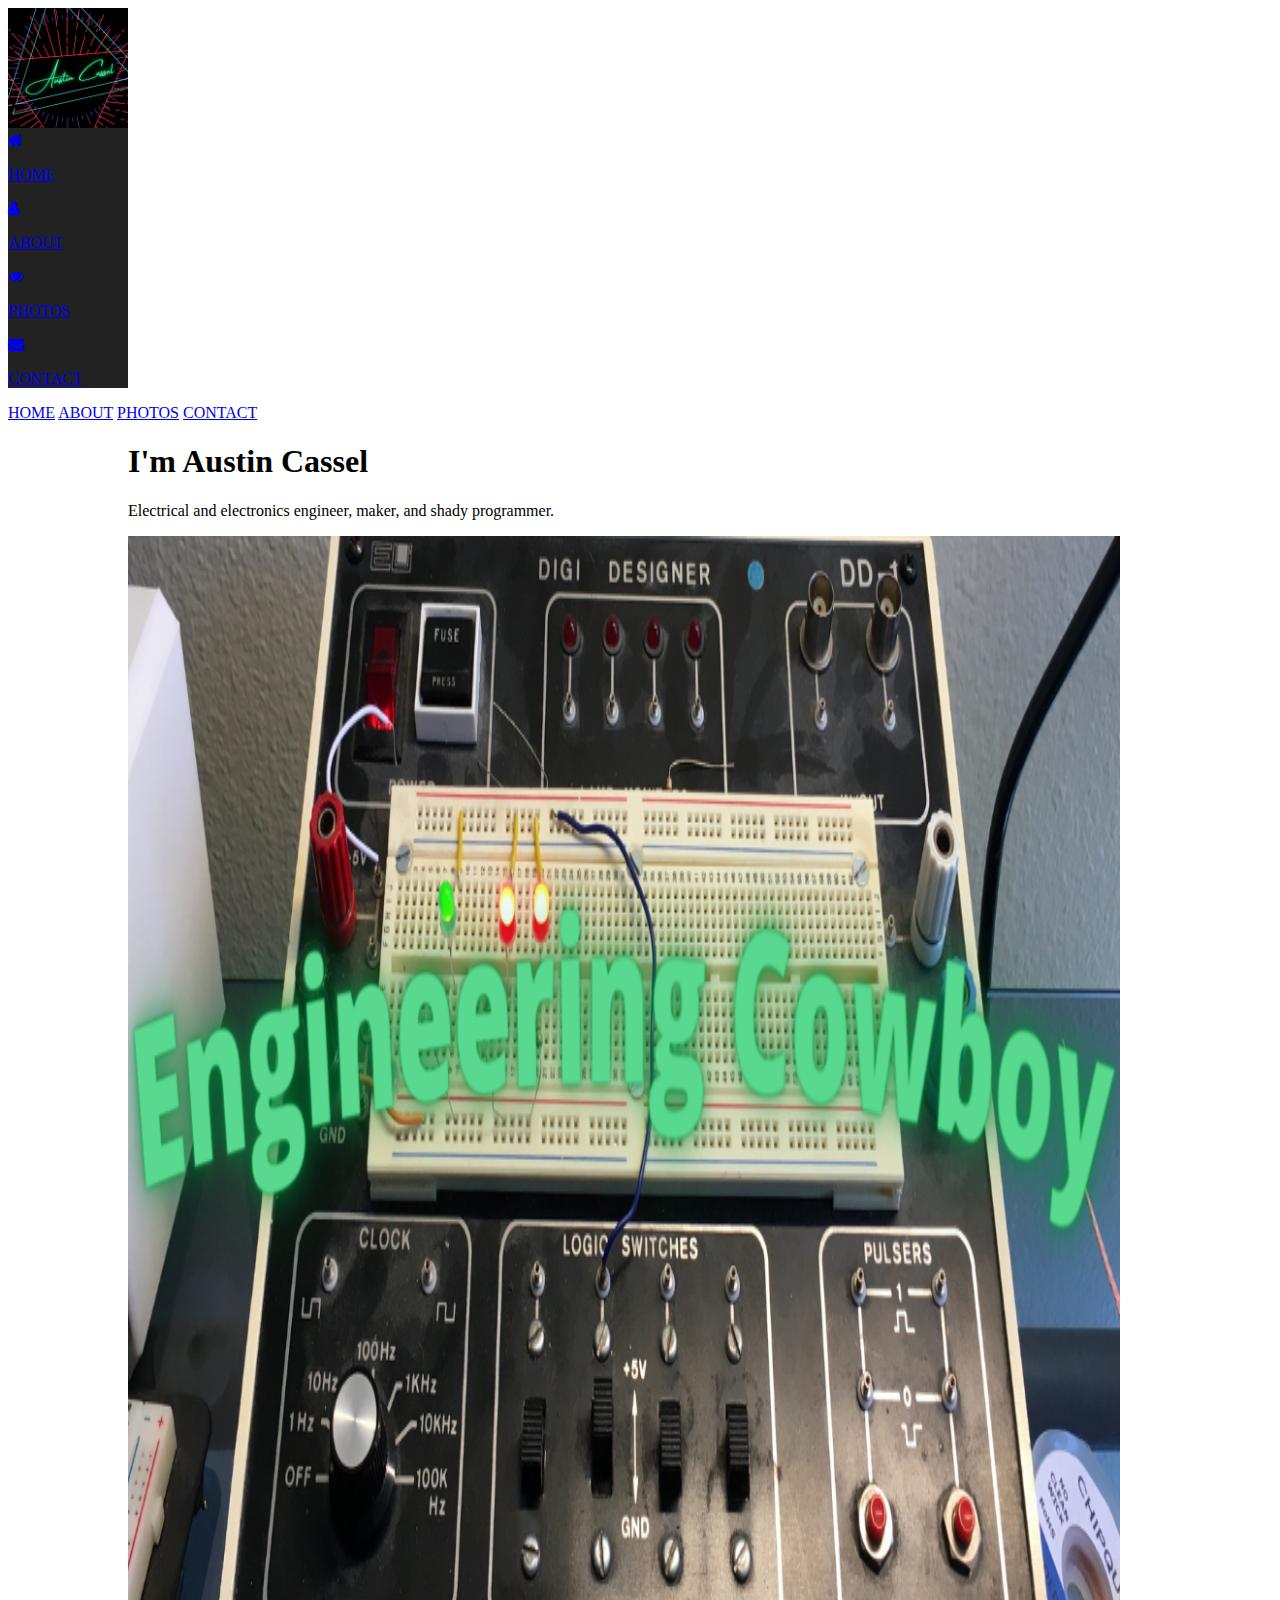
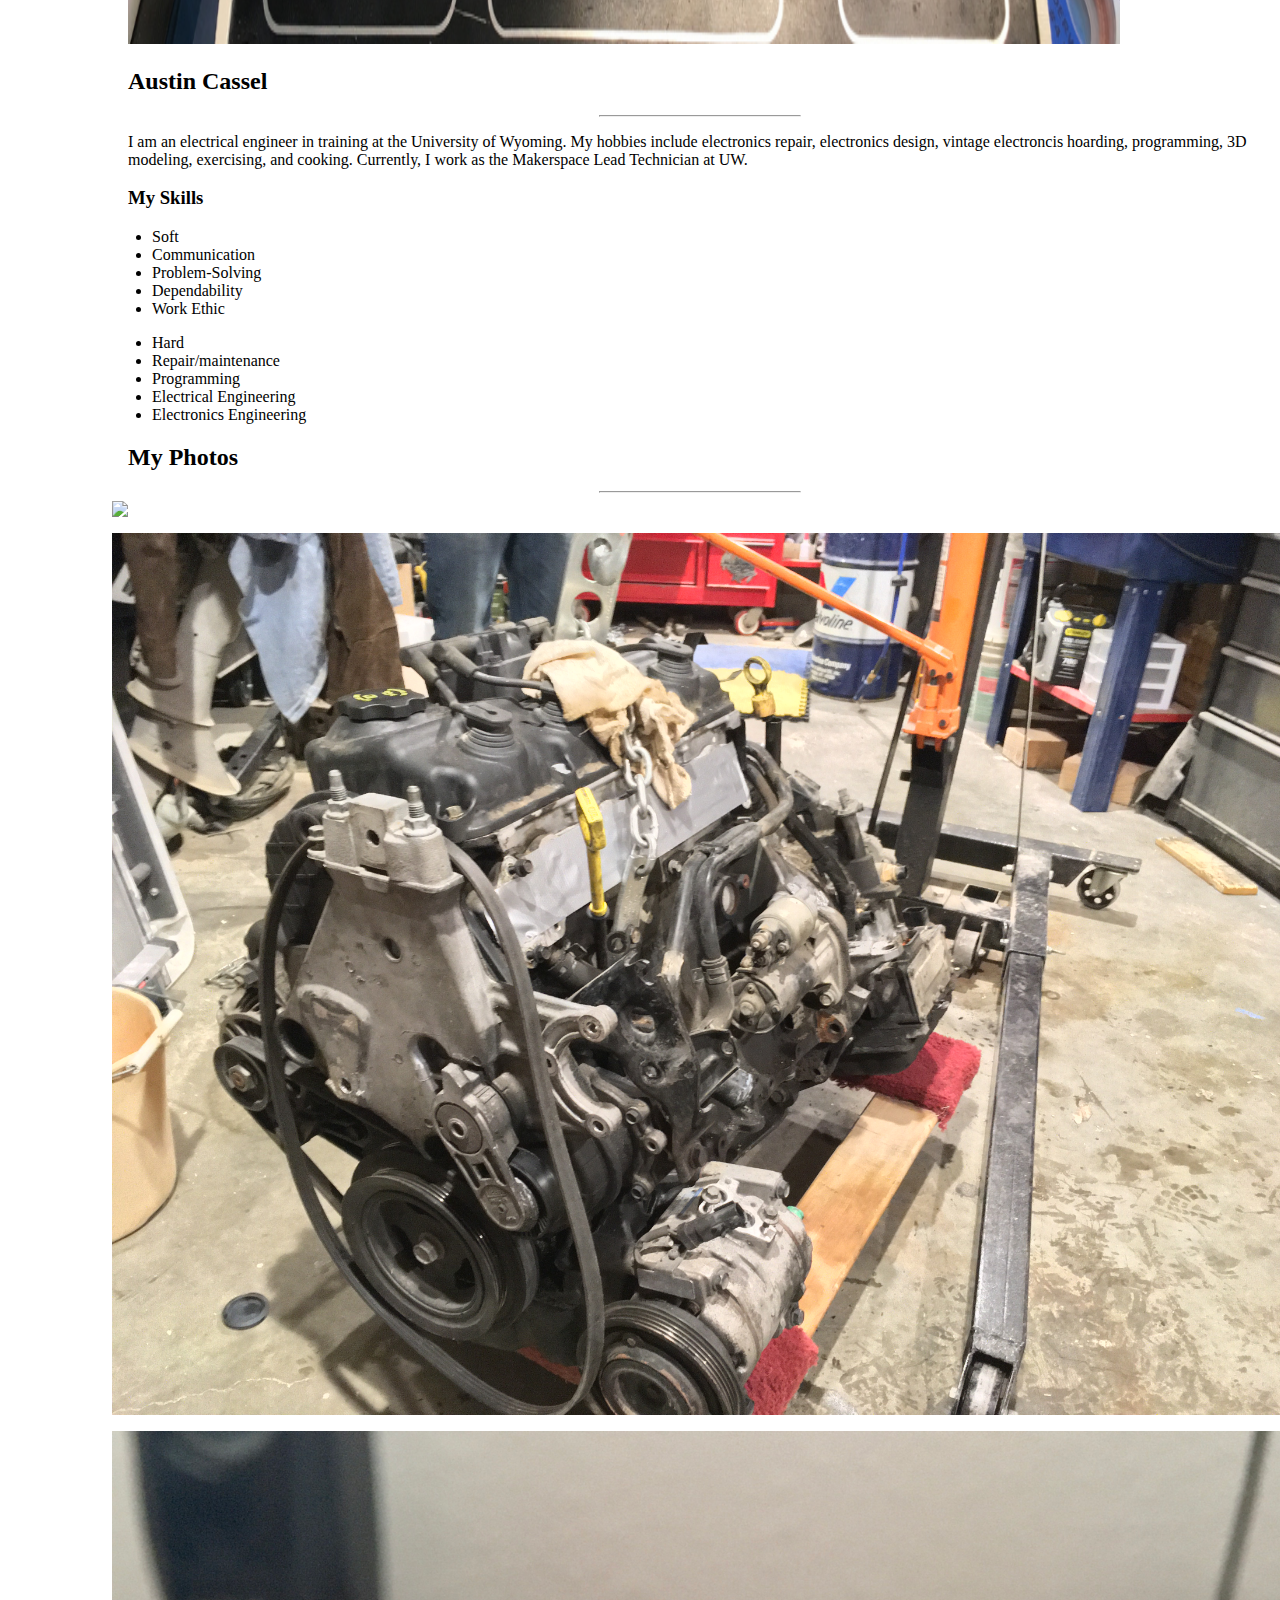
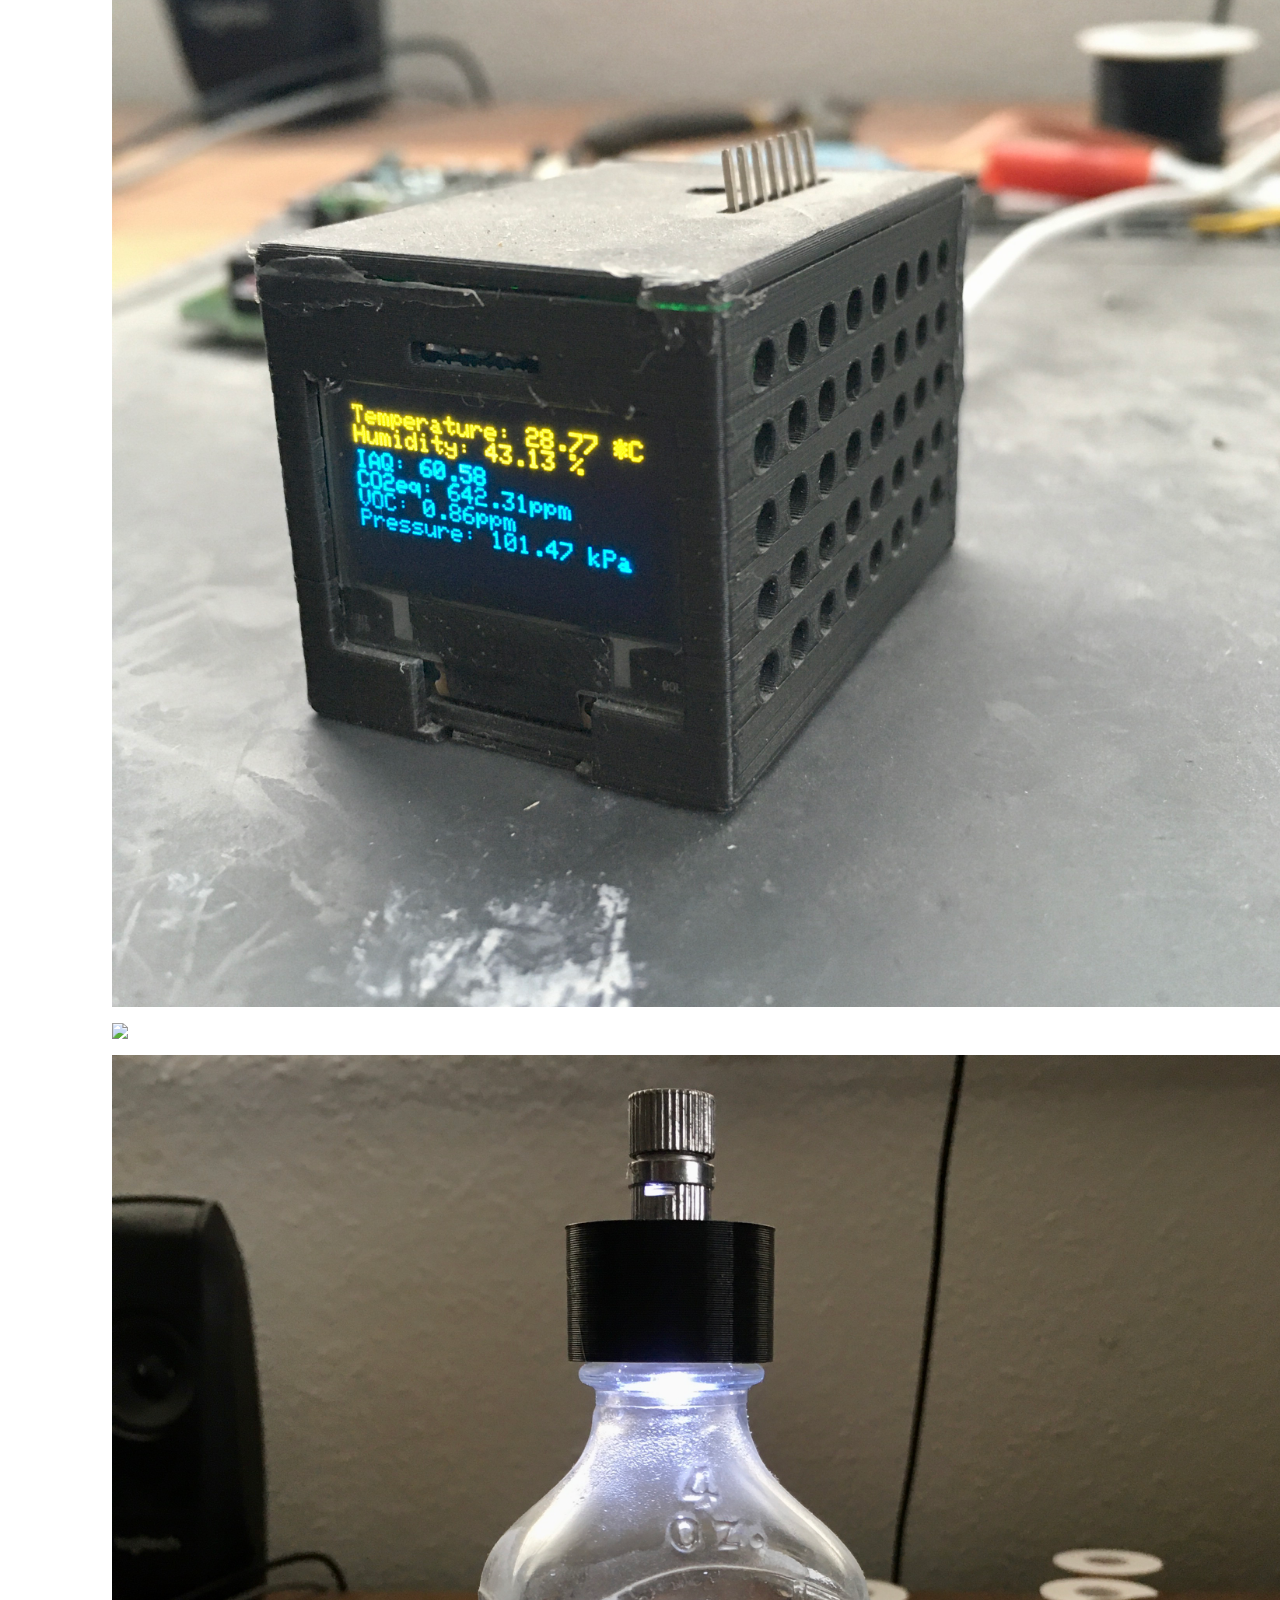
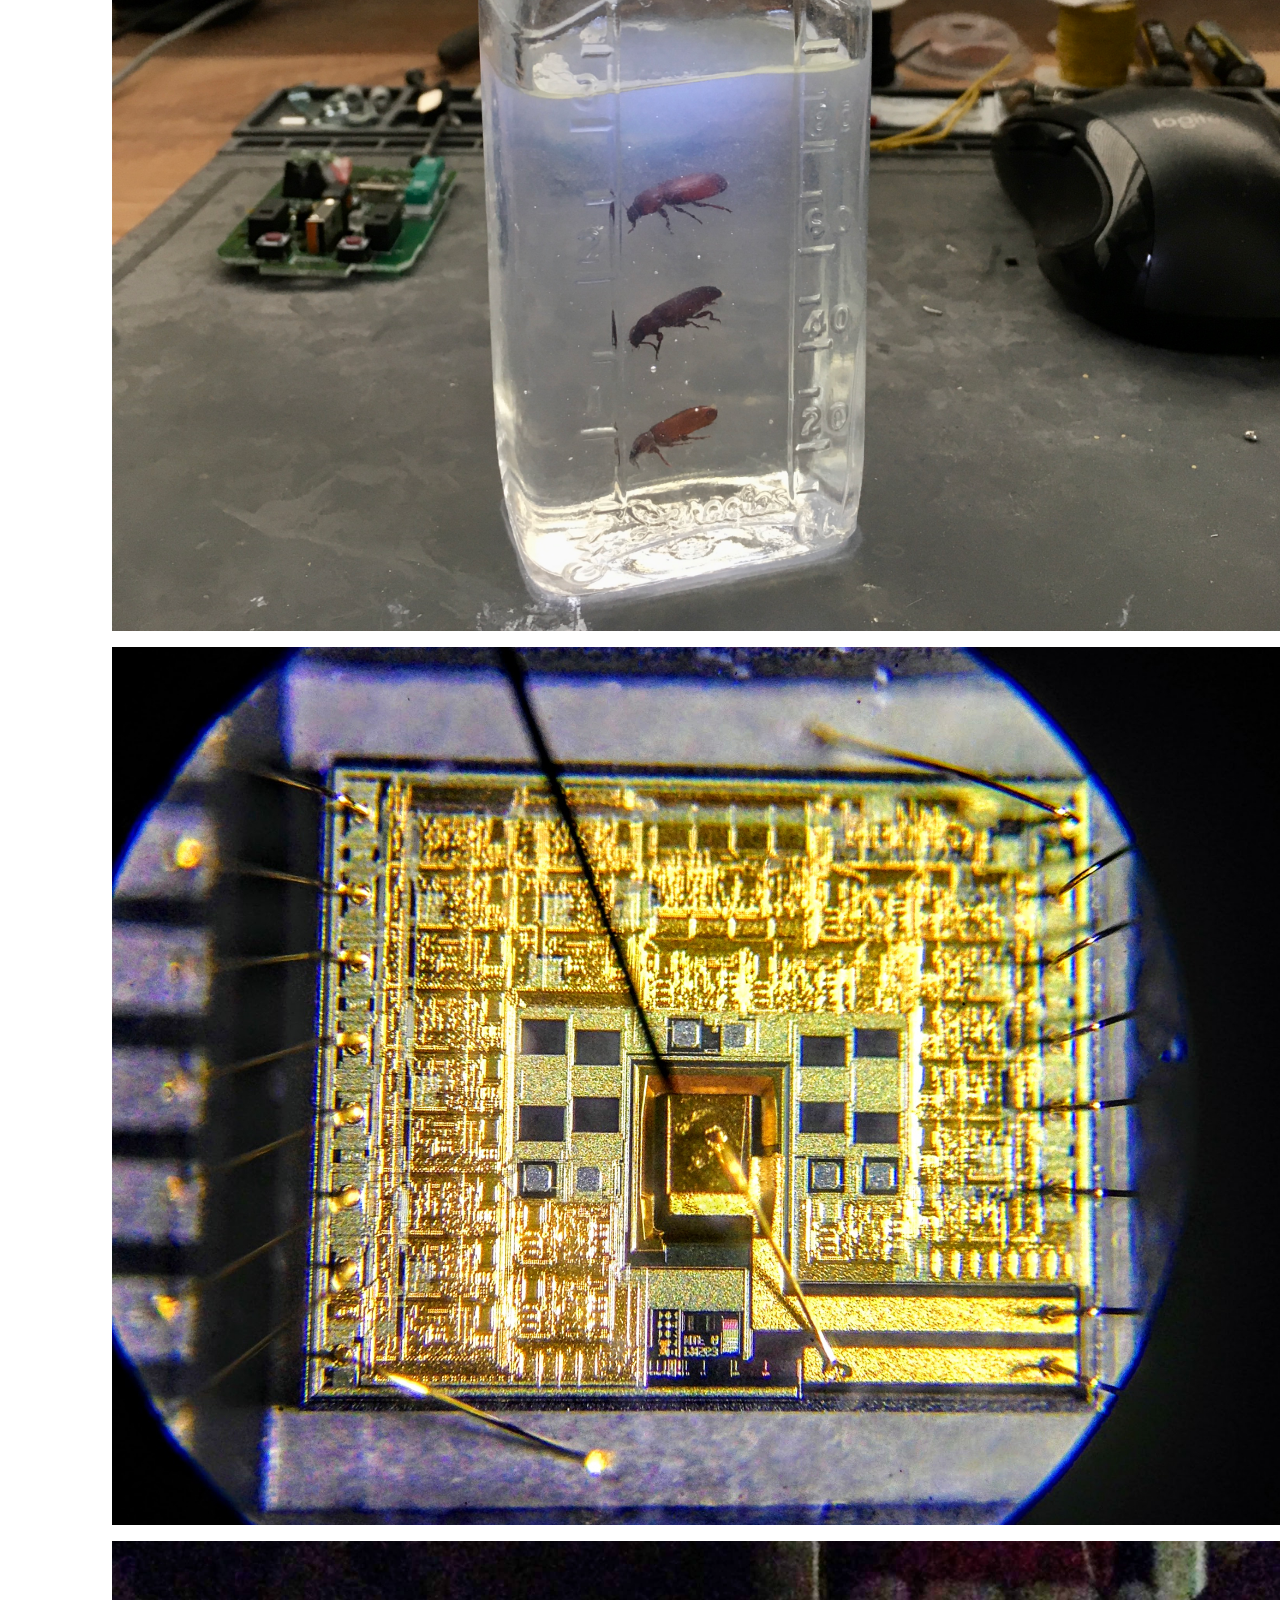
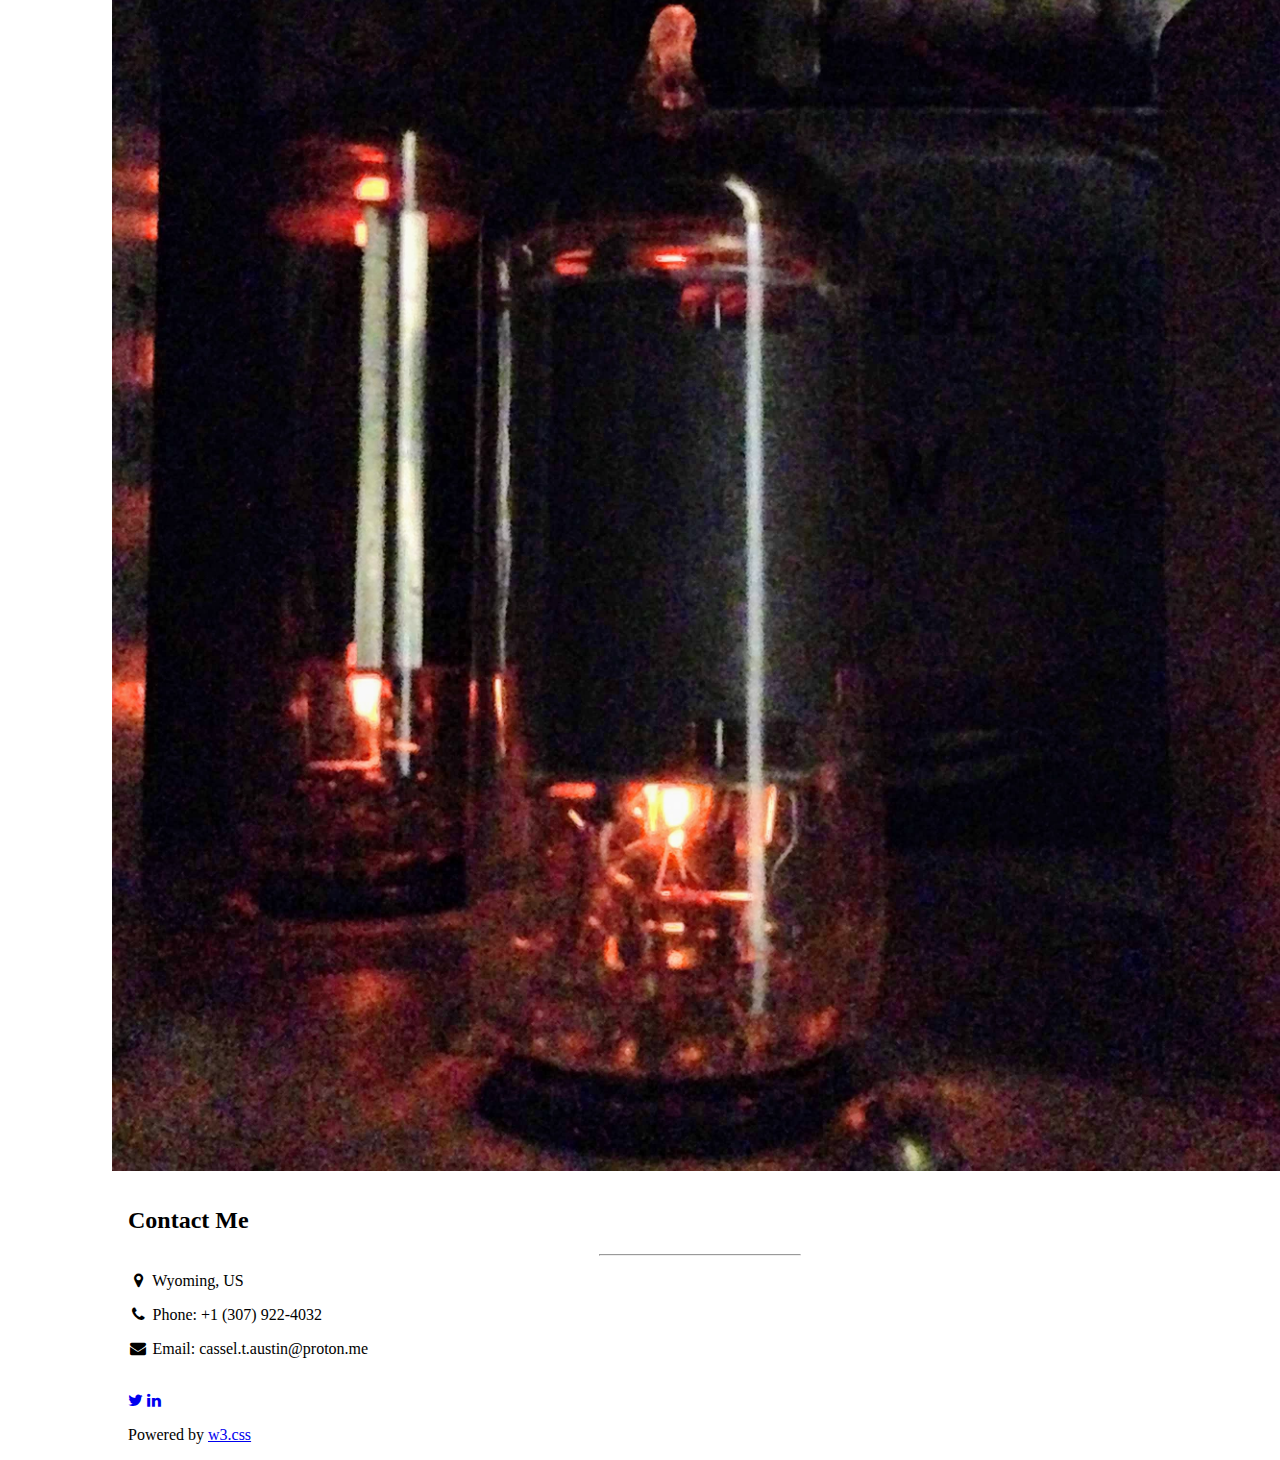
==== commit c70103b4: "testing links" ====
--- a/index.html
+++ b/index.html
@@ -5,8 +5,7 @@
     <title>Austin Cassel Portfolio</title>
     <meta charset="UTF-8">
     <meta name="viewport" content="width=device-width, initial-scale=1">
-    <link rel="stylesheet" href="/style.css">
-    <link rel="stylesheet" href="https://fonts.googleapis.com/css?family=Montserrat">
+    <link rel="stylesheet" href="ACasselPortfolio.github.io/styles/style.css">
     <link rel="stylesheet" href="https://cdnjs.cloudflare.com/ajax/libs/font-awesome/4.7.0/css/font-awesome.min.css">
     <style>
         body,
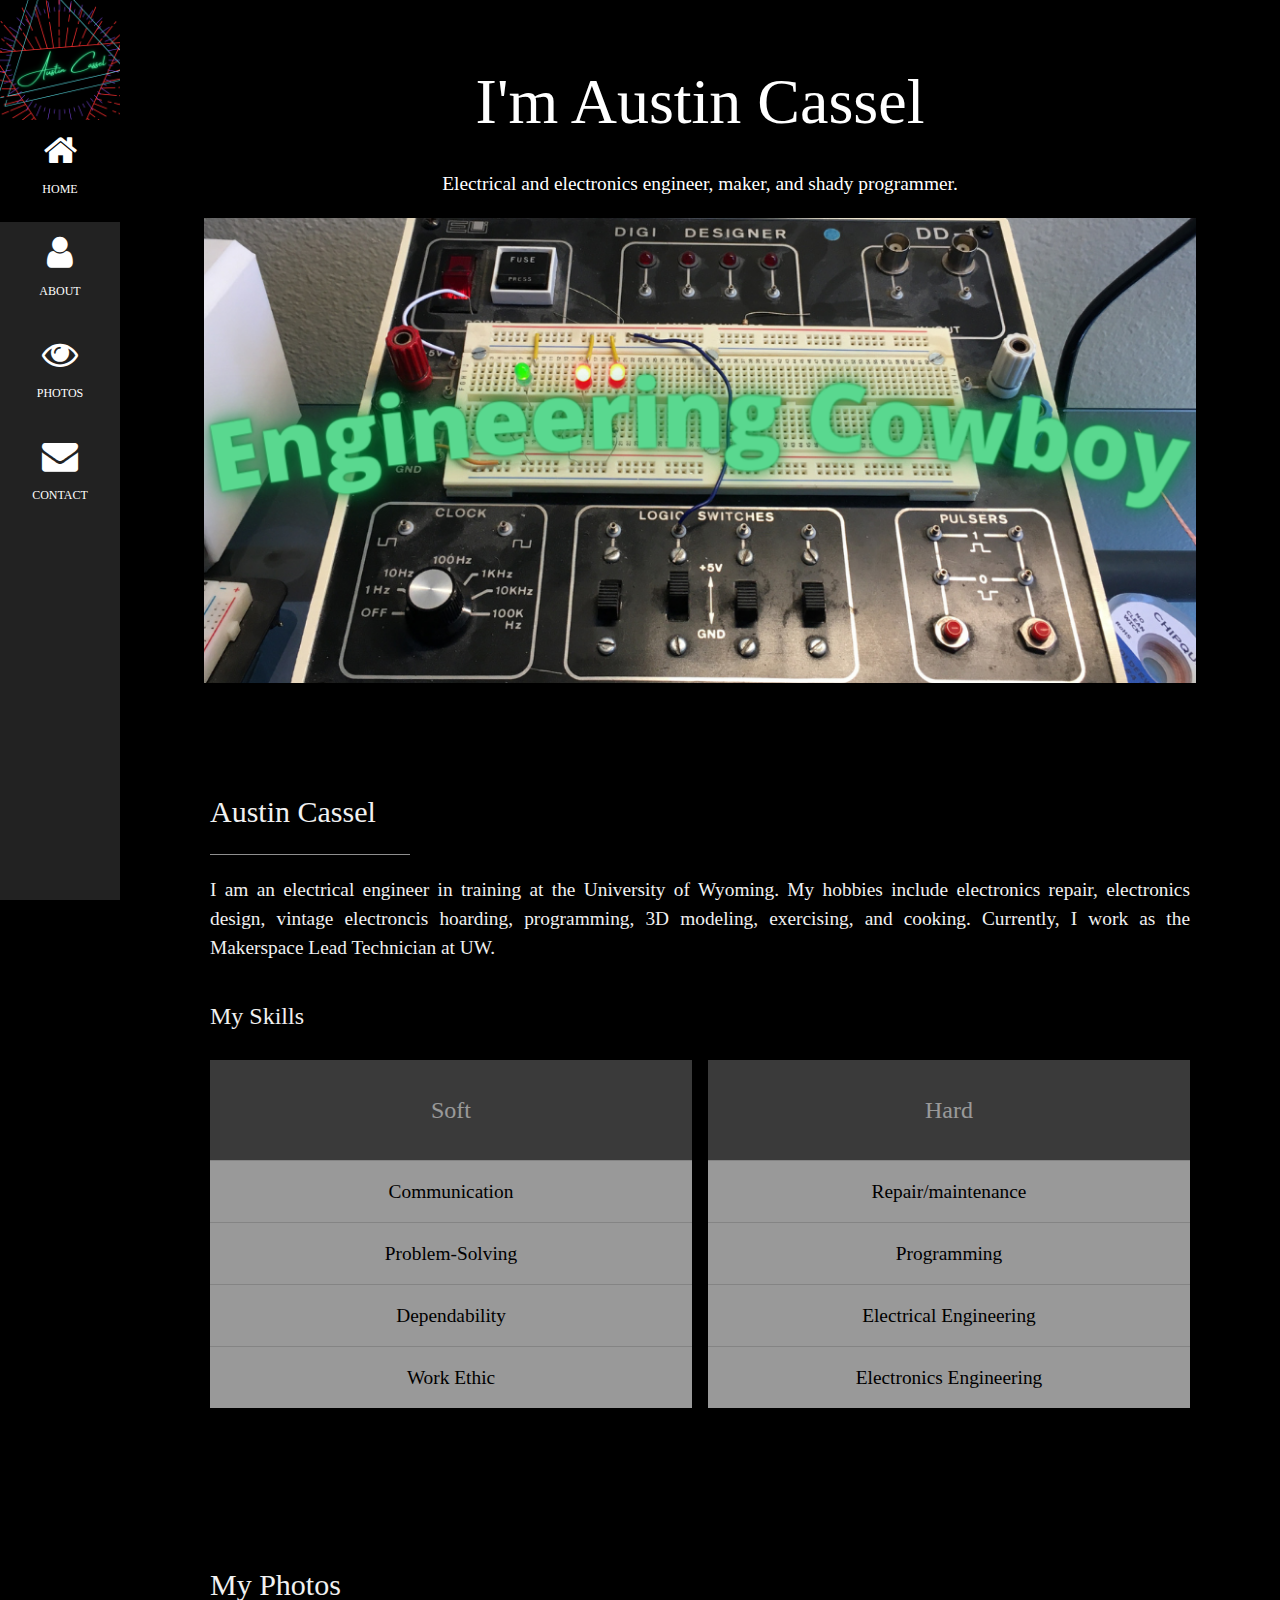
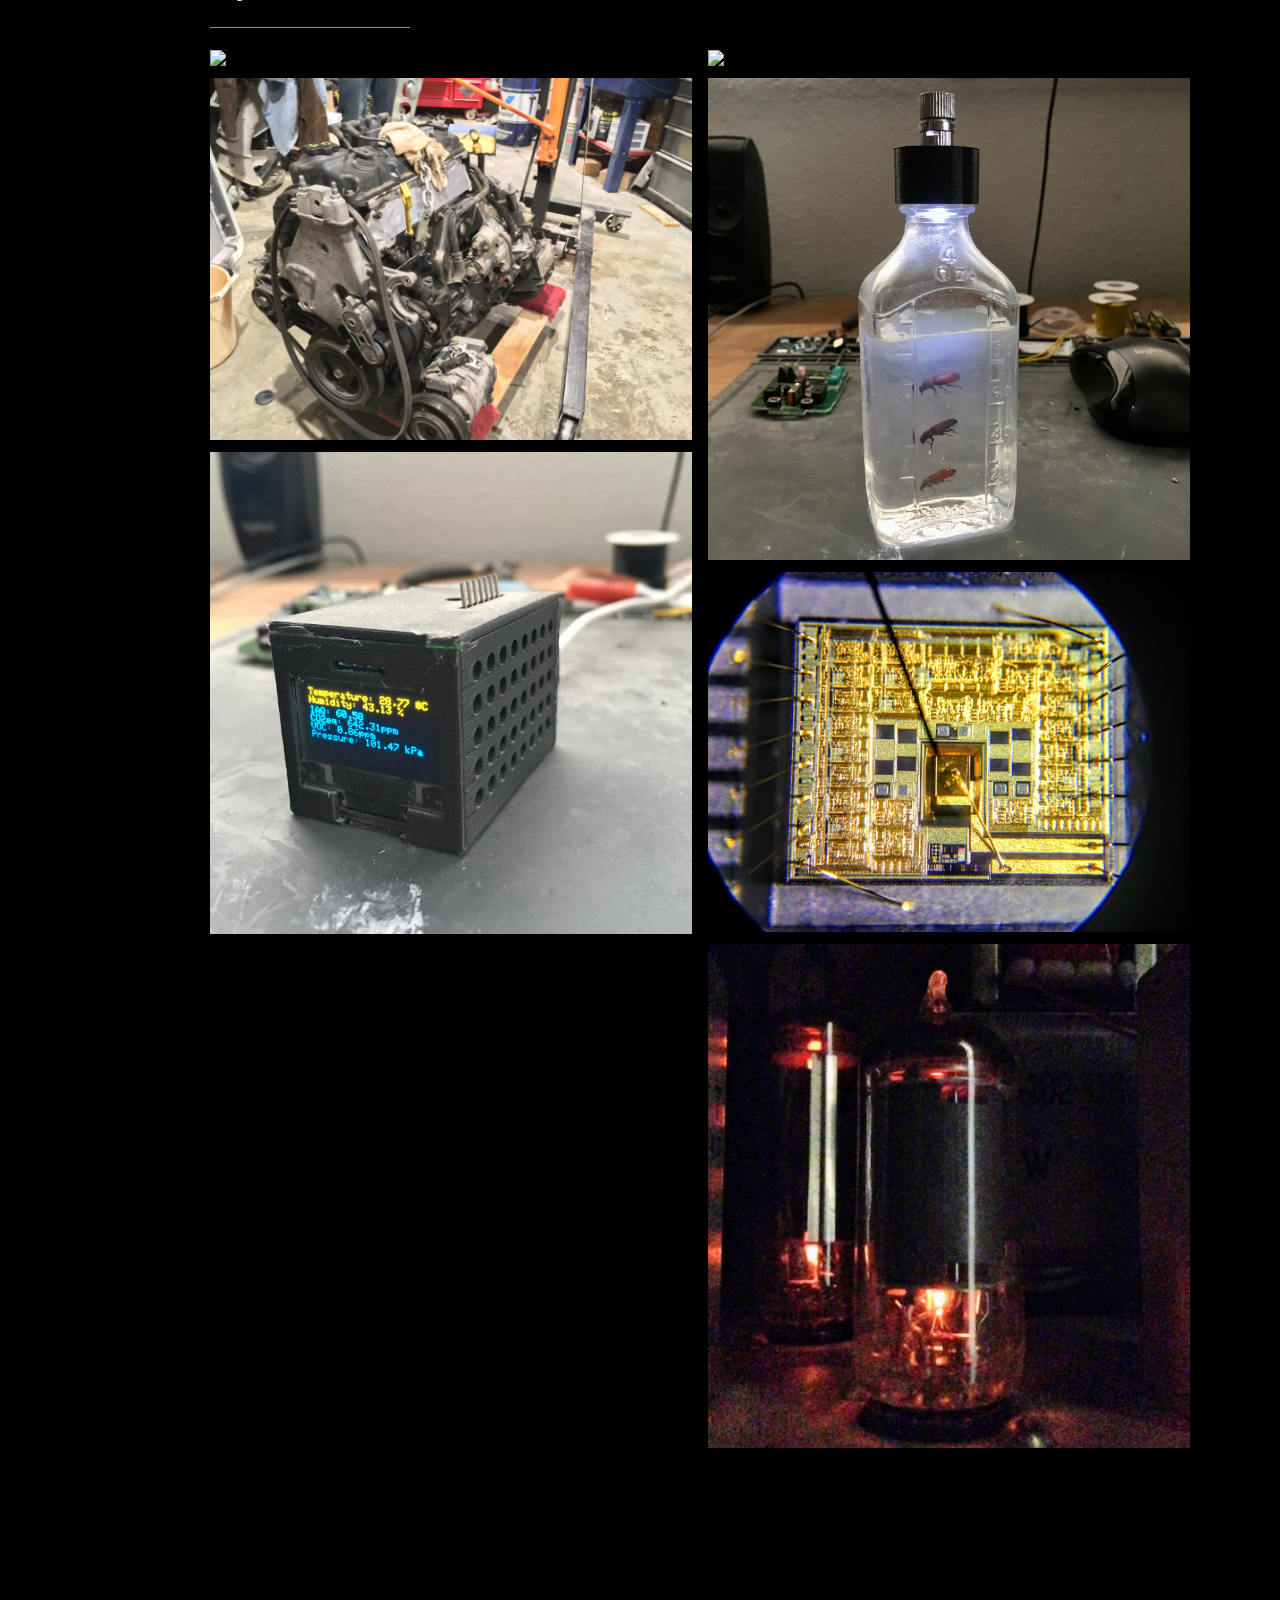
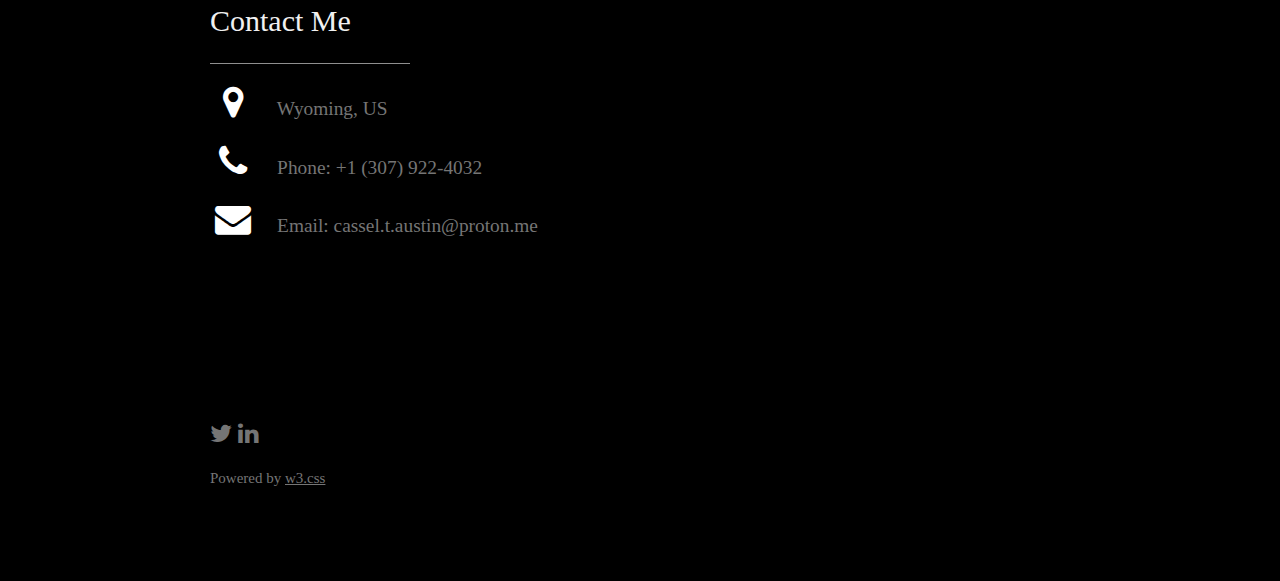
==== commit a3355f12: "fixing links somemore" ====
--- a/index.html
+++ b/index.html
@@ -5,7 +5,7 @@
     <title>Austin Cassel Portfolio</title>
     <meta charset="UTF-8">
     <meta name="viewport" content="width=device-width, initial-scale=1">
-    <link rel="stylesheet" href="ACasselPortfolio.github.io/styles/style.css">
+    <link rel="stylesheet" href="styles/style.css">
     <link rel="stylesheet" href="https://cdnjs.cloudflare.com/ajax/libs/font-awesome/4.7.0/css/font-awesome.min.css">
     <style>
         body,
@@ -47,7 +47,7 @@
     <!-- Icon Bar (Sidebar - hidden on small screens) -->
     <nav class="w3-sidebar w3-bar-block w3-small w3-hide-small w3-center">
         <!-- Avatar image in top left corner -->
-        <img src="/images/logo.png" style="width:100%">
+        <img src="images/logo.png" style="width:100%">
         <a href="#" class="w3-bar-item w3-button w3-padding-large w3-black">
             <i class="fa fa-home w3-xxlarge"></i>
             <p>HOME</p>
@@ -82,7 +82,7 @@
         <header class="w3-container w3-padding-32 w3-center w3-black" id="home">
             <h1 class="w3-jumbo"><span class="w3-hide-small">I'm</span> Austin Cassel</h1>
             <p>Electrical and electronics engineer, maker, and shady programmer.</p>
-            <img src="/images/Engineering_Cowboy_Header.png" alt="boy" class="w3-image" width="992"
+            <img src="images/Engineering_Cowboy_Header.png" alt="boy" class="w3-image" width="992"
                 height="1108">
         </header>
 
@@ -130,16 +130,16 @@
             <!-- Grid for photos -->
             <div class="w3-row-padding" style="margin:0 -16px">
                 <div class="w3-half">
-                    <img src="/images/cr21.JPG" style="width:100%">
-                    <img src="/images/car-engine.jpeg" style="width:100%">
-                    <img src="/images/enviro_sensor.JPG" style="width:100%">
+                    <img src="images/cr21.JPG" style="width:100%">
+                    <img src="images/car-engine.jpeg" style="width:100%">
+                    <img src="images/enviro_sensor.JPG" style="width:100%">
                 </div>
 
                 <div class="w3-half">
-                    <img src="/images/finger_puppet.JPG" style="width:100%">
-                    <img src="/images/insect_display.JPG" style="width:100%">
-                    <img src="/images/Sensor Far.JPG" style="width:100%">
-                    <img src="/images/Vacuum_tube.jpg" style="width:100%">
+                    <img src="images/finger_puppet.JPG" style="width:100%">
+                    <img src="images/insect_display.JPG" style="width:100%">
+                    <img src="images/Sensor Far.JPG" style="width:100%">
+                    <img src="images/Vacuum_tube.jpg" style="width:100%">
                 </div>
                 <!-- End photo grid -->
             </div>
--- a/styles/style.css
+++ b/styles/style.css
@@ -0,0 +1,1983 @@
+/* W3.CSS 4.15 December 2020 by Jan Egil and Borge Refsnes */
+/* austin cassel 08/07/2023 */
+html {
+    box-sizing: border-box
+}
+
+*,
+*:before,
+*:after {
+    box-sizing: inherit
+}
+
+/* Extract from normalize.css by Nicolas Gallagher and Jonathan Neal git.io/normalize */
+html {
+    -ms-text-size-adjust: 100%;
+    -webkit-text-size-adjust: 100%
+}
+
+body {
+    margin: 0
+}
+
+article,
+aside,
+details,
+figcaption,
+figure,
+footer,
+header,
+main,
+menu,
+nav,
+section {
+    display: block
+}
+
+summary {
+    display: list-item
+}
+
+audio,
+canvas,
+progress,
+video {
+    display: inline-block
+}
+
+progress {
+    vertical-align: baseline
+}
+
+audio:not([controls]) {
+    display: none;
+    height: 0
+}
+
+[hidden],
+template {
+    display: none
+}
+
+a {
+    background-color: transparent
+}
+
+a:active,
+a:hover {
+    outline-width: 0
+}
+
+abbr[title] {
+    border-bottom: none;
+    text-decoration: underline;
+    text-decoration: underline dotted
+}
+
+b,
+strong {
+    font-weight: bolder
+}
+
+dfn {
+    font-style: italic
+}
+
+mark {
+    background: #ff0;
+    color: #000
+}
+
+small {
+    font-size: 80%
+}
+
+sub,
+sup {
+    font-size: 75%;
+    line-height: 0;
+    position: relative;
+    vertical-align: baseline
+}
+
+sub {
+    bottom: -0.25em
+}
+
+sup {
+    top: -0.5em
+}
+
+figure {
+    margin: 1em 40px
+}
+
+img {
+    border-style: none
+}
+
+code,
+kbd,
+pre,
+samp {
+    font-family: monospace, monospace;
+    font-size: 1em
+}
+
+hr {
+    box-sizing: content-box;
+    height: 0;
+    overflow: visible
+}
+
+button,
+input,
+select,
+textarea,
+optgroup {
+    font: inherit;
+    margin: 0
+}
+
+optgroup {
+    font-weight: bold
+}
+
+button,
+input {
+    overflow: visible
+}
+
+button,
+select {
+    text-transform: none
+}
+
+button::-moz-focus-inner,
+[type=button]::-moz-focus-inner,
+[type=reset]::-moz-focus-inner,
+[type=submit]::-moz-focus-inner {
+    border-style: none;
+    padding: 0
+}
+
+button:-moz-focusring,
+[type=button]:-moz-focusring,
+[type=reset]:-moz-focusring,
+[type=submit]:-moz-focusring {
+    outline: 1px dotted ButtonText
+}
+
+fieldset {
+    border: 1px solid #c0c0c0;
+    margin: 0 2px;
+    padding: .35em .625em .75em
+}
+
+legend {
+    color: inherit;
+    display: table;
+    max-width: 100%;
+    padding: 0;
+    white-space: normal
+}
+
+textarea {
+    overflow: auto
+}
+
+[type=checkbox],
+[type=radio] {
+    padding: 0
+}
+
+[type=number]::-webkit-inner-spin-button,
+[type=number]::-webkit-outer-spin-button {
+    height: auto
+}
+
+[type=search]::-webkit-search-decoration {
+    -webkit-appearance: none
+}
+
+::-webkit-file-upload-button {
+    -webkit-appearance: button;
+    font: inherit
+}
+
+/* End extract */
+html,
+body {
+    font-family: Verdana, sans-serif;
+    font-size: 1.1rem;
+    line-height: 1.5
+}
+
+html {
+    overflow-x: hidden
+}
+
+h1 {
+    font-size: 36px
+}
+
+h2 {
+    font-size: 30px
+}
+
+h3 {
+    font-size: 24px
+}
+
+h4 {
+    font-size: 20px
+}
+
+h5 {
+    font-size: 18px
+}
+
+h6 {
+    font-size: 16px
+}
+
+.w3-serif {
+    font-family: serif
+}
+
+.w3-sans-serif {
+    font-family: sans-serif
+}
+
+.w3-cursive {
+    font-family: cursive
+}
+
+.w3-monospace {
+    font-family: monospace
+}
+
+h1,
+h2,
+h3,
+h4,
+h5,
+h6 {
+    font-family: "Segoe UI", Arial, sans-serif;
+    font-weight: 400;
+    margin: 10px 0
+}
+
+.w3-wide {
+    letter-spacing: 4px
+}
+
+hr {
+    border: 0;
+    border-top: 1px solid #eee;
+    margin: 20px 0
+}
+
+.w3-image {
+    max-width: 100%;
+    height: auto
+}
+
+img {
+    vertical-align: middle
+}
+
+a {
+    color: inherit
+}
+
+.w3-table,
+.w3-table-all {
+    border-collapse: collapse;
+    border-spacing: 0;
+    width: 100%;
+    display: table
+}
+
+.w3-table-all {
+    border: 1px solid #ccc
+}
+
+.w3-bordered tr,
+.w3-table-all tr {
+    border-bottom: 1px solid #ddd
+}
+
+.w3-striped tbody tr:nth-child(even) {
+    background-color: #f1f1f1
+}
+
+.w3-table-all tr:nth-child(odd) {
+    background-color: #fff
+}
+
+.w3-table-all tr:nth-child(even) {
+    background-color: #f1f1f1
+}
+
+.w3-hoverable tbody tr:hover,
+.w3-ul.w3-hoverable li:hover {
+    background-color: #ccc
+}
+
+.w3-centered tr th,
+.w3-centered tr td {
+    text-align: center
+}
+
+.w3-table td,
+.w3-table th,
+.w3-table-all td,
+.w3-table-all th {
+    padding: 8px 8px;
+    display: table-cell;
+    text-align: left;
+    vertical-align: top
+}
+
+.w3-table th:first-child,
+.w3-table td:first-child,
+.w3-table-all th:first-child,
+.w3-table-all td:first-child {
+    padding-left: 16px
+}
+
+.w3-btn,
+.w3-button {
+    border: none;
+    display: inline-block;
+    padding: 8px 16px;
+    vertical-align: middle;
+    overflow: hidden;
+    text-decoration: none;
+    color: inherit;
+    background-color: inherit;
+    text-align: center;
+    cursor: pointer;
+    white-space: nowrap
+}
+
+.w3-btn:hover {
+    box-shadow: 0 8px 16px 0 rgba(0, 0, 0, 0.2), 0 6px 20px 0 rgba(0, 0, 0, 0.19)
+}
+
+.w3-btn,
+.w3-button {
+    -webkit-touch-callout: none;
+    -webkit-user-select: none;
+    -khtml-user-select: none;
+    -moz-user-select: none;
+    -ms-user-select: none;
+    user-select: none
+}
+
+.w3-disabled,
+.w3-btn:disabled,
+.w3-button:disabled {
+    cursor: not-allowed;
+    opacity: 0.3
+}
+
+.w3-disabled *,
+:disabled * {
+    pointer-events: none
+}
+
+.w3-btn.w3-disabled:hover,
+.w3-btn:disabled:hover {
+    box-shadow: none
+}
+
+.w3-badge,
+.w3-tag {
+    background-color: #000;
+    color: #fff;
+    display: inline-block;
+    padding-left: 8px;
+    padding-right: 8px;
+    text-align: center
+}
+
+.w3-badge {
+    border-radius: 50%
+}
+
+.w3-ul {
+    list-style-type: none;
+    padding: 0;
+    margin: 0
+}
+
+.w3-ul li {
+    padding: 8px 16px;
+    border-bottom: 1px solid #ddd
+}
+
+.w3-ul li:last-child {
+    border-bottom: none
+}
+
+.w3-tooltip,
+.w3-display-container {
+    position: relative
+}
+
+.w3-tooltip .w3-text {
+    display: none
+}
+
+.w3-tooltip:hover .w3-text {
+    display: inline-block
+}
+
+.w3-ripple:active {
+    opacity: 0.5
+}
+
+.w3-ripple {
+    transition: opacity 0s
+}
+
+.w3-input {
+    padding: 8px;
+    display: block;
+    border: none;
+    border-bottom: 1px solid #ccc;
+    width: 100%
+}
+
+.w3-select {
+    padding: 9px 0;
+    width: 100%;
+    border: none;
+    border-bottom: 1px solid #ccc
+}
+
+.w3-dropdown-click,
+.w3-dropdown-hover {
+    position: relative;
+    display: inline-block;
+    cursor: pointer
+}
+
+.w3-dropdown-hover:hover .w3-dropdown-content {
+    display: block
+}
+
+.w3-dropdown-hover:first-child,
+.w3-dropdown-click:hover {
+    background-color: #ccc;
+    color: #000
+}
+
+.w3-dropdown-hover:hover>.w3-button:first-child,
+.w3-dropdown-click:hover>.w3-button:first-child {
+    background-color: #ccc;
+    color: #000
+}
+
+.w3-dropdown-content {
+    cursor: auto;
+    color: #000;
+    background-color: #fff;
+    display: none;
+    position: absolute;
+    min-width: 160px;
+    margin: 0;
+    padding: 0;
+    z-index: 1
+}
+
+.w3-check,
+.w3-radio {
+    width: 24px;
+    height: 24px;
+    position: relative;
+    top: 6px
+}
+
+.w3-sidebar {
+    height: 100%;
+    width: 200px;
+    background-color: #fff;
+    position: fixed !important;
+    z-index: 1;
+    overflow: auto
+}
+
+.w3-bar-block .w3-dropdown-hover,
+.w3-bar-block .w3-dropdown-click {
+    width: 100%
+}
+
+.w3-bar-block .w3-dropdown-hover .w3-dropdown-content,
+.w3-bar-block .w3-dropdown-click .w3-dropdown-content {
+    min-width: 100%
+}
+
+.w3-bar-block .w3-dropdown-hover .w3-button,
+.w3-bar-block .w3-dropdown-click .w3-button {
+    width: 100%;
+    text-align: left;
+    padding: 8px 16px
+}
+
+.w3-main,
+#main {
+    transition: margin-left .4s
+}
+
+.w3-modal {
+    z-index: 3;
+    display: none;
+    padding-top: 100px;
+    position: fixed;
+    left: 0;
+    top: 0;
+    width: 100%;
+    height: 100%;
+    overflow: auto;
+    background-color: rgb(0, 0, 0);
+    background-color: rgba(0, 0, 0, 0.4)
+}
+
+.w3-modal-content {
+    margin: auto;
+    background-color: #fff;
+    position: relative;
+    padding: 0;
+    outline: 0;
+    width: 600px
+}
+
+.w3-bar {
+    width: 100%;
+    overflow: hidden
+}
+
+.w3-center .w3-bar {
+    display: inline-block;
+    width: auto
+}
+
+.w3-bar .w3-bar-item {
+    padding: 8px 16px;
+    float: left;
+    width: auto;
+    border: none;
+    display: block;
+    outline: 0
+}
+
+.w3-bar .w3-dropdown-hover,
+.w3-bar .w3-dropdown-click {
+    position: static;
+    float: left
+}
+
+.w3-bar .w3-button {
+    white-space: normal
+}
+
+.w3-bar-block .w3-bar-item {
+    width: 100%;
+    display: block;
+    padding: 8px 16px;
+    text-align: left;
+    border: none;
+    white-space: normal;
+    float: none;
+    outline: 0
+}
+
+.w3-bar-block.w3-center .w3-bar-item {
+    text-align: center
+}
+
+.w3-block {
+    display: block;
+    width: 100%
+}
+
+.w3-responsive {
+    display: block;
+    overflow-x: auto
+}
+
+.w3-container:after,
+.w3-container:before,
+.w3-panel:after,
+.w3-panel:before,
+.w3-row:after,
+.w3-row:before,
+.w3-row-padding:after,
+.w3-row-padding:before,
+.w3-cell-row:before,
+.w3-cell-row:after,
+.w3-clear:after,
+.w3-clear:before,
+.w3-bar:before,
+.w3-bar:after {
+    content: "";
+    display: table;
+    clear: both
+}
+
+.w3-col,
+.w3-half,
+.w3-third,
+.w3-twothird,
+.w3-threequarter,
+.w3-quarter {
+    float: left;
+    width: 100%
+}
+
+.w3-col.s1 {
+    width: 8.33333%
+}
+
+.w3-col.s2 {
+    width: 16.66666%
+}
+
+.w3-col.s3 {
+    width: 24.99999%
+}
+
+.w3-col.s4 {
+    width: 33.33333%
+}
+
+.w3-col.s5 {
+    width: 41.66666%
+}
+
+.w3-col.s6 {
+    width: 49.99999%
+}
+
+.w3-col.s7 {
+    width: 58.33333%
+}
+
+.w3-col.s8 {
+    width: 66.66666%
+}
+
+.w3-col.s9 {
+    width: 74.99999%
+}
+
+.w3-col.s10 {
+    width: 83.33333%
+}
+
+.w3-col.s11 {
+    width: 91.66666%
+}
+
+.w3-col.s12 {
+    width: 99.99999%
+}
+
+@media (min-width:601px) {
+    .w3-col.m1 {
+        width: 8.33333%
+    }
+
+    .w3-col.m2 {
+        width: 16.66666%
+    }
+
+    .w3-col.m3,
+    .w3-quarter {
+        width: 24.99999%
+    }
+
+    .w3-col.m4,
+    .w3-third {
+        width: 33.33333%
+    }
+
+    .w3-col.m5 {
+        width: 41.66666%
+    }
+
+    .w3-col.m6,
+    .w3-half {
+        width: 49.99999%
+    }
+
+    .w3-col.m7 {
+        width: 58.33333%
+    }
+
+    .w3-col.m8,
+    .w3-twothird {
+        width: 66.66666%
+    }
+
+    .w3-col.m9,
+    .w3-threequarter {
+        width: 74.99999%
+    }
+
+    .w3-col.m10 {
+        width: 83.33333%
+    }
+
+    .w3-col.m11 {
+        width: 91.66666%
+    }
+
+    .w3-col.m12 {
+        width: 99.99999%
+    }
+}
+
+@media (min-width:993px) {
+    .w3-col.l1 {
+        width: 8.33333%
+    }
+
+    .w3-col.l2 {
+        width: 16.66666%
+    }
+
+    .w3-col.l3 {
+        width: 24.99999%
+    }
+
+    .w3-col.l4 {
+        width: 33.33333%
+    }
+
+    .w3-col.l5 {
+        width: 41.66666%
+    }
+
+    .w3-col.l6 {
+        width: 49.99999%
+    }
+
+    .w3-col.l7 {
+        width: 58.33333%
+    }
+
+    .w3-col.l8 {
+        width: 66.66666%
+    }
+
+    .w3-col.l9 {
+        width: 74.99999%
+    }
+
+    .w3-col.l10 {
+        width: 83.33333%
+    }
+
+    .w3-col.l11 {
+        width: 91.66666%
+    }
+
+    .w3-col.l12 {
+        width: 99.99999%
+    }
+}
+
+.w3-rest {
+    overflow: hidden
+}
+
+.w3-stretch {
+    margin-left: -16px;
+    margin-right: -16px
+}
+
+.w3-content,
+.w3-auto {
+    margin-left: auto;
+    margin-right: auto
+}
+
+.w3-content {
+    max-width: 980px
+}
+
+.w3-auto {
+    max-width: 1140px
+}
+
+.w3-cell-row {
+    display: table;
+    width: 100%
+}
+
+.w3-cell {
+    display: table-cell
+}
+
+.w3-cell-top {
+    vertical-align: top
+}
+
+.w3-cell-middle {
+    vertical-align: middle
+}
+
+.w3-cell-bottom {
+    vertical-align: bottom
+}
+
+.w3-hide {
+    display: none !important
+}
+
+.w3-show-block,
+.w3-show {
+    display: block !important
+}
+
+.w3-show-inline-block {
+    display: inline-block !important
+}
+
+@media (max-width:1205px) {
+    .w3-auto {
+        max-width: 95%
+    }
+}
+
+@media (max-width:600px) {
+    .w3-modal-content {
+        margin: 0 10px;
+        width: auto !important
+    }
+
+    .w3-modal {
+        padding-top: 30px
+    }
+
+    .w3-dropdown-hover.w3-mobile .w3-dropdown-content,
+    .w3-dropdown-click.w3-mobile .w3-dropdown-content {
+        position: relative
+    }
+
+    .w3-hide-small {
+        display: none !important
+    }
+
+    .w3-mobile {
+        display: block;
+        width: 100% !important
+    }
+
+    .w3-bar-item.w3-mobile,
+    .w3-dropdown-hover.w3-mobile,
+    .w3-dropdown-click.w3-mobile {
+        text-align: center
+    }
+
+    .w3-dropdown-hover.w3-mobile,
+    .w3-dropdown-hover.w3-mobile .w3-btn,
+    .w3-dropdown-hover.w3-mobile .w3-button,
+    .w3-dropdown-click.w3-mobile,
+    .w3-dropdown-click.w3-mobile .w3-btn,
+    .w3-dropdown-click.w3-mobile .w3-button {
+        width: 100%
+    }
+}
+
+@media (max-width:768px) {
+    .w3-modal-content {
+        width: 500px
+    }
+
+    .w3-modal {
+        padding-top: 50px
+    }
+}
+
+@media (min-width:993px) {
+    .w3-modal-content {
+        width: 900px
+    }
+
+    .w3-hide-large {
+        display: none !important
+    }
+
+    .w3-sidebar.w3-collapse {
+        display: block !important
+    }
+}
+
+@media (max-width:992px) and (min-width:601px) {
+    .w3-hide-medium {
+        display: none !important
+    }
+}
+
+@media (max-width:992px) {
+    .w3-sidebar.w3-collapse {
+        display: none
+    }
+
+    .w3-main {
+        margin-left: 0 !important;
+        margin-right: 0 !important
+    }
+
+    .w3-auto {
+        max-width: 100%
+    }
+}
+
+.w3-top,
+.w3-bottom {
+    position: fixed;
+    width: 100%;
+    z-index: 1
+}
+
+.w3-top {
+    top: 0
+}
+
+.w3-bottom {
+    bottom: 0
+}
+
+.w3-overlay {
+    position: fixed;
+    display: none;
+    width: 100%;
+    height: 100%;
+    top: 0;
+    left: 0;
+    right: 0;
+    bottom: 0;
+    background-color: rgba(0, 0, 0, 0.5);
+    z-index: 2
+}
+
+.w3-display-topleft {
+    position: absolute;
+    left: 0;
+    top: 0
+}
+
+.w3-display-topright {
+    position: absolute;
+    right: 0;
+    top: 0
+}
+
+.w3-display-bottomleft {
+    position: absolute;
+    left: 0;
+    bottom: 0
+}
+
+.w3-display-bottomright {
+    position: absolute;
+    right: 0;
+    bottom: 0
+}
+
+.w3-display-middle {
+    position: absolute;
+    top: 50%;
+    left: 50%;
+    transform: translate(-50%, -50%);
+    -ms-transform: translate(-50%, -50%)
+}
+
+.w3-display-left {
+    position: absolute;
+    top: 50%;
+    left: 0%;
+    transform: translate(0%, -50%);
+    -ms-transform: translate(-0%, -50%)
+}
+
+.w3-display-right {
+    position: absolute;
+    top: 50%;
+    right: 0%;
+    transform: translate(0%, -50%);
+    -ms-transform: translate(0%, -50%)
+}
+
+.w3-display-topmiddle {
+    position: absolute;
+    left: 50%;
+    top: 0;
+    transform: translate(-50%, 0%);
+    -ms-transform: translate(-50%, 0%)
+}
+
+.w3-display-bottommiddle {
+    position: absolute;
+    left: 50%;
+    bottom: 0;
+    transform: translate(-50%, 0%);
+    -ms-transform: translate(-50%, 0%)
+}
+
+.w3-display-container:hover .w3-display-hover {
+    display: block
+}
+
+.w3-display-container:hover span.w3-display-hover {
+    display: inline-block
+}
+
+.w3-display-hover {
+    display: none
+}
+
+.w3-display-position {
+    position: absolute
+}
+
+.w3-circle {
+    border-radius: 50%
+}
+
+.w3-round-small {
+    border-radius: 2px
+}
+
+.w3-round,
+.w3-round-medium {
+    border-radius: 4px
+}
+
+.w3-round-large {
+    border-radius: 8px
+}
+
+.w3-round-xlarge {
+    border-radius: 16px
+}
+
+.w3-round-xxlarge {
+    border-radius: 32px
+}
+
+.w3-row-padding,
+.w3-row-padding>.w3-half,
+.w3-row-padding>.w3-third,
+.w3-row-padding>.w3-twothird,
+.w3-row-padding>.w3-threequarter,
+.w3-row-padding>.w3-quarter,
+.w3-row-padding>.w3-col {
+    padding: 0 8px
+}
+
+.w3-container,
+.w3-panel {
+    padding: 0.01em 16px
+}
+
+.w3-panel {
+    margin-top: 16px;
+    margin-bottom: 16px
+}
+
+.w3-code,
+.w3-codespan {
+    font-family: Consolas, "courier new";
+    font-size: 16px
+}
+
+.w3-code {
+    width: auto;
+    background-color: #fff;
+    padding: 8px 12px;
+    border-left: 4px solid #4CAF50;
+    word-wrap: break-word
+}
+
+.w3-codespan {
+    color: crimson;
+    background-color: #f1f1f1;
+    padding-left: 4px;
+    padding-right: 4px;
+    font-size: 110%
+}
+
+.w3-card,
+.w3-card-2 {
+    box-shadow: 0 2px 5px 0 rgba(0, 0, 0, 0.16), 0 2px 10px 0 rgba(0, 0, 0, 0.12)
+}
+
+.w3-card-4,
+.w3-hover-shadow:hover {
+    box-shadow: 0 4px 10px 0 rgba(0, 0, 0, 0.2), 0 4px 20px 0 rgba(0, 0, 0, 0.19)
+}
+
+.w3-spin {
+    animation: w3-spin 2s infinite linear
+}
+
+@keyframes w3-spin {
+    0% {
+        transform: rotate(0deg)
+    }
+
+    100% {
+        transform: rotate(359deg)
+    }
+}
+
+.w3-animate-fading {
+    animation: fading 10s infinite
+}
+
+@keyframes fading {
+    0% {
+        opacity: 0
+    }
+
+    50% {
+        opacity: 1
+    }
+
+    100% {
+        opacity: 0
+    }
+}
+
+.w3-animate-opacity {
+    animation: opac 0.8s
+}
+
+@keyframes opac {
+    from {
+        opacity: 0
+    }
+
+    to {
+        opacity: 1
+    }
+}
+
+.w3-animate-top {
+    position: relative;
+    animation: animatetop 0.4s
+}
+
+@keyframes animatetop {
+    from {
+        top: -300px;
+        opacity: 0
+    }
+
+    to {
+        top: 0;
+        opacity: 1
+    }
+}
+
+.w3-animate-left {
+    position: relative;
+    animation: animateleft 0.4s
+}
+
+@keyframes animateleft {
+    from {
+        left: -300px;
+        opacity: 0
+    }
+
+    to {
+        left: 0;
+        opacity: 1
+    }
+}
+
+.w3-animate-right {
+    position: relative;
+    animation: animateright 0.4s
+}
+
+@keyframes animateright {
+    from {
+        right: -300px;
+        opacity: 0
+    }
+
+    to {
+        right: 0;
+        opacity: 1
+    }
+}
+
+.w3-animate-bottom {
+    position: relative;
+    animation: animatebottom 0.4s
+}
+
+@keyframes animatebottom {
+    from {
+        bottom: -300px;
+        opacity: 0
+    }
+
+    to {
+        bottom: 0;
+        opacity: 1
+    }
+}
+
+.w3-animate-zoom {
+    animation: animatezoom 0.6s
+}
+
+@keyframes animatezoom {
+    from {
+        transform: scale(0)
+    }
+
+    to {
+        transform: scale(1)
+    }
+}
+
+.w3-animate-input {
+    transition: width 0.4s ease-in-out
+}
+
+.w3-animate-input:focus {
+    width: 100% !important
+}
+
+.w3-opacity,
+.w3-hover-opacity:hover {
+    opacity: 0.60
+}
+
+.w3-opacity-off,
+.w3-hover-opacity-off:hover {
+    opacity: 1
+}
+
+.w3-opacity-max {
+    opacity: 0.25
+}
+
+.w3-opacity-min {
+    opacity: 0.75
+}
+
+.w3-greyscale-max,
+.w3-grayscale-max,
+.w3-hover-greyscale:hover,
+.w3-hover-grayscale:hover {
+    filter: grayscale(100%)
+}
+
+.w3-greyscale,
+.w3-grayscale {
+    filter: grayscale(75%)
+}
+
+.w3-greyscale-min,
+.w3-grayscale-min {
+    filter: grayscale(50%)
+}
+
+.w3-sepia {
+    filter: sepia(75%)
+}
+
+.w3-sepia-max,
+.w3-hover-sepia:hover {
+    filter: sepia(100%)
+}
+
+.w3-sepia-min {
+    filter: sepia(50%)
+}
+
+.w3-tiny {
+    font-size: 10px !important
+}
+
+.w3-small {
+    font-size: 12px !important
+}
+
+.w3-medium {
+    font-size: 15px !important
+}
+
+.w3-large {
+    font-size: 18px !important
+}
+
+.w3-xlarge {
+    font-size: 24px !important
+}
+
+.w3-xxlarge {
+    font-size: 36px !important
+}
+
+.w3-xxxlarge {
+    font-size: 48px !important
+}
+
+.w3-jumbo {
+    font-size: 64px !important
+}
+
+.w3-left-align {
+    text-align: left !important
+}
+
+.w3-right-align {
+    text-align: right !important
+}
+
+.w3-justify {
+    text-align: justify !important
+}
+
+.w3-center {
+    text-align: center !important
+}
+
+.w3-border-0 {
+    border: 0 !important
+}
+
+.w3-border {
+    border: 1px solid #ccc !important
+}
+
+.w3-border-top {
+    border-top: 1px solid #ccc !important
+}
+
+.w3-border-bottom {
+    border-bottom: 1px solid #ccc !important
+}
+
+.w3-border-left {
+    border-left: 1px solid #ccc !important
+}
+
+.w3-border-right {
+    border-right: 1px solid #ccc !important
+}
+
+.w3-topbar {
+    border-top: 6px solid #ccc !important
+}
+
+.w3-bottombar {
+    border-bottom: 6px solid #ccc !important
+}
+
+.w3-leftbar {
+    border-left: 6px solid #ccc !important
+}
+
+.w3-rightbar {
+    border-right: 6px solid #ccc !important
+}
+
+.w3-section,
+.w3-code {
+    margin-top: 16px !important;
+    margin-bottom: 16px !important
+}
+
+.w3-margin {
+    margin: 16px !important
+}
+
+.w3-margin-top {
+    margin-top: 16px !important
+}
+
+.w3-margin-bottom {
+    margin-bottom: 16px !important
+}
+
+.w3-margin-left {
+    margin-left: 16px !important
+}
+
+.w3-margin-right {
+    margin-right: 16px !important
+}
+
+.w3-padding-small {
+    padding: 4px 8px !important
+}
+
+.w3-padding {
+    padding: 8px 16px !important
+}
+
+.w3-padding-large {
+    padding: 12px 24px !important
+}
+
+.w3-padding-16 {
+    padding-top: 16px !important;
+    padding-bottom: 16px !important
+}
+
+.w3-padding-24 {
+    padding-top: 24px !important;
+    padding-bottom: 24px !important
+}
+
+.w3-padding-32 {
+    padding-top: 32px !important;
+    padding-bottom: 32px !important
+}
+
+.w3-padding-48 {
+    padding-top: 48px !important;
+    padding-bottom: 48px !important
+}
+
+.w3-padding-64 {
+    padding-top: 64px !important;
+    padding-bottom: 64px !important
+}
+
+.w3-padding-top-64 {
+    padding-top: 64px !important
+}
+
+.w3-padding-top-48 {
+    padding-top: 48px !important
+}
+
+.w3-padding-top-32 {
+    padding-top: 32px !important
+}
+
+.w3-padding-top-24 {
+    padding-top: 24px !important
+}
+
+.w3-left {
+    float: left !important
+}
+
+.w3-right {
+    float: right !important
+}
+
+.w3-button:hover {
+    color: #000 !important;
+    background-color: #ccc !important
+}
+
+.w3-transparent,
+.w3-hover-none:hover {
+    background-color: transparent !important
+}
+
+.w3-hover-none:hover {
+    box-shadow: none !important
+}
+
+/* Colors */
+.w3-amber,
+.w3-hover-amber:hover {
+    color: #000 !important;
+    background-color: #ffc107 !important
+}
+
+.w3-aqua,
+.w3-hover-aqua:hover {
+    color: #000 !important;
+    background-color: #00ffff !important
+}
+
+.w3-blue,
+.w3-hover-blue:hover {
+    color: #fff !important;
+    background-color: #2196F3 !important
+}
+
+.w3-light-blue,
+.w3-hover-light-blue:hover {
+    color: #000 !important;
+    background-color: #87CEEB !important
+}
+
+.w3-brown,
+.w3-hover-brown:hover {
+    color: #fff !important;
+    background-color: #795548 !important
+}
+
+.w3-cyan,
+.w3-hover-cyan:hover {
+    color: #000 !important;
+    background-color: #00bcd4 !important
+}
+
+.w3-blue-grey,
+.w3-hover-blue-grey:hover,
+.w3-blue-gray,
+.w3-hover-blue-gray:hover {
+    color: #fff !important;
+    background-color: #607d8b !important
+}
+
+.w3-green,
+.w3-hover-green:hover {
+    color: #fff !important;
+    background-color: #4CAF50 !important
+}
+
+.w3-light-green,
+.w3-hover-light-green:hover {
+    color: #000 !important;
+    background-color: #8bc34a !important
+}
+
+.w3-indigo,
+.w3-hover-indigo:hover {
+    color: #fff !important;
+    background-color: #3f51b5 !important
+}
+
+.w3-khaki,
+.w3-hover-khaki:hover {
+    color: #000 !important;
+    background-color: #f0e68c !important
+}
+
+.w3-lime,
+.w3-hover-lime:hover {
+    color: #000 !important;
+    background-color: #cddc39 !important
+}
+
+.w3-orange,
+.w3-hover-orange:hover {
+    color: #000 !important;
+    background-color: #ff9800 !important
+}
+
+.w3-deep-orange,
+.w3-hover-deep-orange:hover {
+    color: #fff !important;
+    background-color: #ff5722 !important
+}
+
+.w3-pink,
+.w3-hover-pink:hover {
+    color: #fff !important;
+    background-color: #e91e63 !important
+}
+
+.w3-purple,
+.w3-hover-purple:hover {
+    color: #fff !important;
+    background-color: #9c27b0 !important
+}
+
+.w3-deep-purple,
+.w3-hover-deep-purple:hover {
+    color: #fff !important;
+    background-color: #673ab7 !important
+}
+
+.w3-red,
+.w3-hover-red:hover {
+    color: #fff !important;
+    background-color: #f44336 !important
+}
+
+.w3-sand,
+.w3-hover-sand:hover {
+    color: #000 !important;
+    background-color: #fdf5e6 !important
+}
+
+.w3-teal,
+.w3-hover-teal:hover {
+    color: #fff !important;
+    background-color: #009688 !important
+}
+
+.w3-yellow,
+.w3-hover-yellow:hover {
+    color: #000 !important;
+    background-color: #ffeb3b !important
+}
+
+.w3-white,
+.w3-hover-white:hover {
+    color: #000 !important;
+    background-color: #fff !important
+}
+
+.w3-black,
+.w3-hover-black:hover {
+    color: #fff !important;
+    background-color: #000 !important
+}
+
+.w3-grey,
+.w3-hover-grey:hover,
+.w3-gray,
+.w3-hover-gray:hover {
+    color: #000 !important;
+    background-color: #9e9e9e !important
+}
+
+.w3-light-grey,
+.w3-hover-light-grey:hover,
+.w3-light-gray,
+.w3-hover-light-gray:hover {
+    color: #000 !important;
+    background-color: #f1f1f1 !important
+}
+
+.w3-dark-grey,
+.w3-hover-dark-grey:hover,
+.w3-dark-gray,
+.w3-hover-dark-gray:hover {
+    color: #fff !important;
+    background-color: #616161 !important
+}
+
+.w3-pale-red,
+.w3-hover-pale-red:hover {
+    color: #000 !important;
+    background-color: #ffdddd !important
+}
+
+.w3-pale-green,
+.w3-hover-pale-green:hover {
+    color: #000 !important;
+    background-color: #ddffdd !important
+}
+
+.w3-pale-yellow,
+.w3-hover-pale-yellow:hover {
+    color: #000 !important;
+    background-color: #ffffcc !important
+}
+
+.w3-pale-blue,
+.w3-hover-pale-blue:hover {
+    color: #000 !important;
+    background-color: #ddffff !important
+}
+
+.w3-text-amber,
+.w3-hover-text-amber:hover {
+    color: #ffc107 !important
+}
+
+.w3-text-aqua,
+.w3-hover-text-aqua:hover {
+    color: #00ffff !important
+}
+
+.w3-text-blue,
+.w3-hover-text-blue:hover {
+    color: #2196F3 !important
+}
+
+.w3-text-light-blue,
+.w3-hover-text-light-blue:hover {
+    color: #87CEEB !important
+}
+
+.w3-text-brown,
+.w3-hover-text-brown:hover {
+    color: #795548 !important
+}
+
+.w3-text-cyan,
+.w3-hover-text-cyan:hover {
+    color: #00bcd4 !important
+}
+
+.w3-text-blue-grey,
+.w3-hover-text-blue-grey:hover,
+.w3-text-blue-gray,
+.w3-hover-text-blue-gray:hover {
+    color: #607d8b !important
+}
+
+.w3-text-green,
+.w3-hover-text-green:hover {
+    color: #4CAF50 !important
+}
+
+.w3-text-light-green,
+.w3-hover-text-light-green:hover {
+    color: #8bc34a !important
+}
+
+.w3-text-indigo,
+.w3-hover-text-indigo:hover {
+    color: #3f51b5 !important
+}
+
+.w3-text-khaki,
+.w3-hover-text-khaki:hover {
+    color: #b4aa50 !important
+}
+
+.w3-text-lime,
+.w3-hover-text-lime:hover {
+    color: #cddc39 !important
+}
+
+.w3-text-orange,
+.w3-hover-text-orange:hover {
+    color: #ff9800 !important
+}
+
+.w3-text-deep-orange,
+.w3-hover-text-deep-orange:hover {
+    color: #ff5722 !important
+}
+
+.w3-text-pink,
+.w3-hover-text-pink:hover {
+    color: #e91e63 !important
+}
+
+.w3-text-purple,
+.w3-hover-text-purple:hover {
+    color: #9c27b0 !important
+}
+
+.w3-text-deep-purple,
+.w3-hover-text-deep-purple:hover {
+    color: #673ab7 !important
+}
+
+.w3-text-red,
+.w3-hover-text-red:hover {
+    color: #f44336 !important
+}
+
+.w3-text-sand,
+.w3-hover-text-sand:hover {
+    color: #fdf5e6 !important
+}
+
+.w3-text-teal,
+.w3-hover-text-teal:hover {
+    color: #009688 !important
+}
+
+.w3-text-yellow,
+.w3-hover-text-yellow:hover {
+    color: #d2be0e !important
+}
+
+.w3-text-white,
+.w3-hover-text-white:hover {
+    color: #fff !important
+}
+
+.w3-text-black,
+.w3-hover-text-black:hover {
+    color: #000 !important
+}
+
+.w3-text-grey,
+.w3-hover-text-grey:hover,
+.w3-text-gray,
+.w3-hover-text-gray:hover {
+    color: #757575 !important
+}
+
+.w3-text-light-grey,
+.w3-hover-text-light-grey:hover,
+.w3-text-light-gray,
+.w3-hover-text-light-gray:hover {
+    color: #f1f1f1 !important
+}
+
+.w3-text-dark-grey,
+.w3-hover-text-dark-grey:hover,
+.w3-text-dark-gray,
+.w3-hover-text-dark-gray:hover {
+    color: #3a3a3a !important
+}
+
+.w3-border-amber,
+.w3-hover-border-amber:hover {
+    border-color: #ffc107 !important
+}
+
+.w3-border-aqua,
+.w3-hover-border-aqua:hover {
+    border-color: #00ffff !important
+}
+
+.w3-border-blue,
+.w3-hover-border-blue:hover {
+    border-color: #2196F3 !important
+}
+
+.w3-border-light-blue,
+.w3-hover-border-light-blue:hover {
+    border-color: #87CEEB !important
+}
+
+.w3-border-brown,
+.w3-hover-border-brown:hover {
+    border-color: #795548 !important
+}
+
+.w3-border-cyan,
+.w3-hover-border-cyan:hover {
+    border-color: #00bcd4 !important
+}
+
+.w3-border-blue-grey,
+.w3-hover-border-blue-grey:hover,
+.w3-border-blue-gray,
+.w3-hover-border-blue-gray:hover {
+    border-color: #607d8b !important
+}
+
+.w3-border-green,
+.w3-hover-border-green:hover {
+    border-color: #4CAF50 !important
+}
+
+.w3-border-light-green,
+.w3-hover-border-light-green:hover {
+    border-color: #8bc34a !important
+}
+
+.w3-border-indigo,
+.w3-hover-border-indigo:hover {
+    border-color: #3f51b5 !important
+}
+
+.w3-border-khaki,
+.w3-hover-border-khaki:hover {
+    border-color: #f0e68c !important
+}
+
+.w3-border-lime,
+.w3-hover-border-lime:hover {
+    border-color: #cddc39 !important
+}
+
+.w3-border-orange,
+.w3-hover-border-orange:hover {
+    border-color: #ff9800 !important
+}
+
+.w3-border-deep-orange,
+.w3-hover-border-deep-orange:hover {
+    border-color: #ff5722 !important
+}
+
+.w3-border-pink,
+.w3-hover-border-pink:hover {
+    border-color: #e91e63 !important
+}
+
+.w3-border-purple,
+.w3-hover-border-purple:hover {
+    border-color: #9c27b0 !important
+}
+
+.w3-border-deep-purple,
+.w3-hover-border-deep-purple:hover {
+    border-color: #673ab7 !important
+}
+
+.w3-border-red,
+.w3-hover-border-red:hover {
+    border-color: #f44336 !important
+}
+
+.w3-border-sand,
+.w3-hover-border-sand:hover {
+    border-color: #fdf5e6 !important
+}
+
+.w3-border-teal,
+.w3-hover-border-teal:hover {
+    border-color: #009688 !important
+}
+
+.w3-border-yellow,
+.w3-hover-border-yellow:hover {
+    border-color: #ffeb3b !important
+}
+
+.w3-border-white,
+.w3-hover-border-white:hover {
+    border-color: #fff !important
+}
+
+.w3-border-black,
+.w3-hover-border-black:hover {
+    border-color: #000 !important
+}
+
+.w3-border-grey,
+.w3-hover-border-grey:hover,
+.w3-border-gray,
+.w3-hover-border-gray:hover {
+    border-color: #9e9e9e !important
+}
+
+.w3-border-light-grey,
+.w3-hover-border-light-grey:hover,
+.w3-border-light-gray,
+.w3-hover-border-light-gray:hover {
+    border-color: #f1f1f1 !important
+}
+
+.w3-border-dark-grey,
+.w3-hover-border-dark-grey:hover,
+.w3-border-dark-gray,
+.w3-hover-border-dark-gray:hover {
+    border-color: #616161 !important
+}
+
+.w3-border-pale-red,
+.w3-hover-border-pale-red:hover {
+    border-color: #ffe7e7 !important
+}
+
+.w3-border-pale-green,
+.w3-hover-border-pale-green:hover {
+    border-color: #e7ffe7 !important
+}
+
+.w3-border-pale-yellow,
+.w3-hover-border-pale-yellow:hover {
+    border-color: #ffffcc !important
+}
+
+.w3-border-pale-blue,
+.w3-hover-border-pale-blue:hover {
+    border-color: #e7ffff !important
+}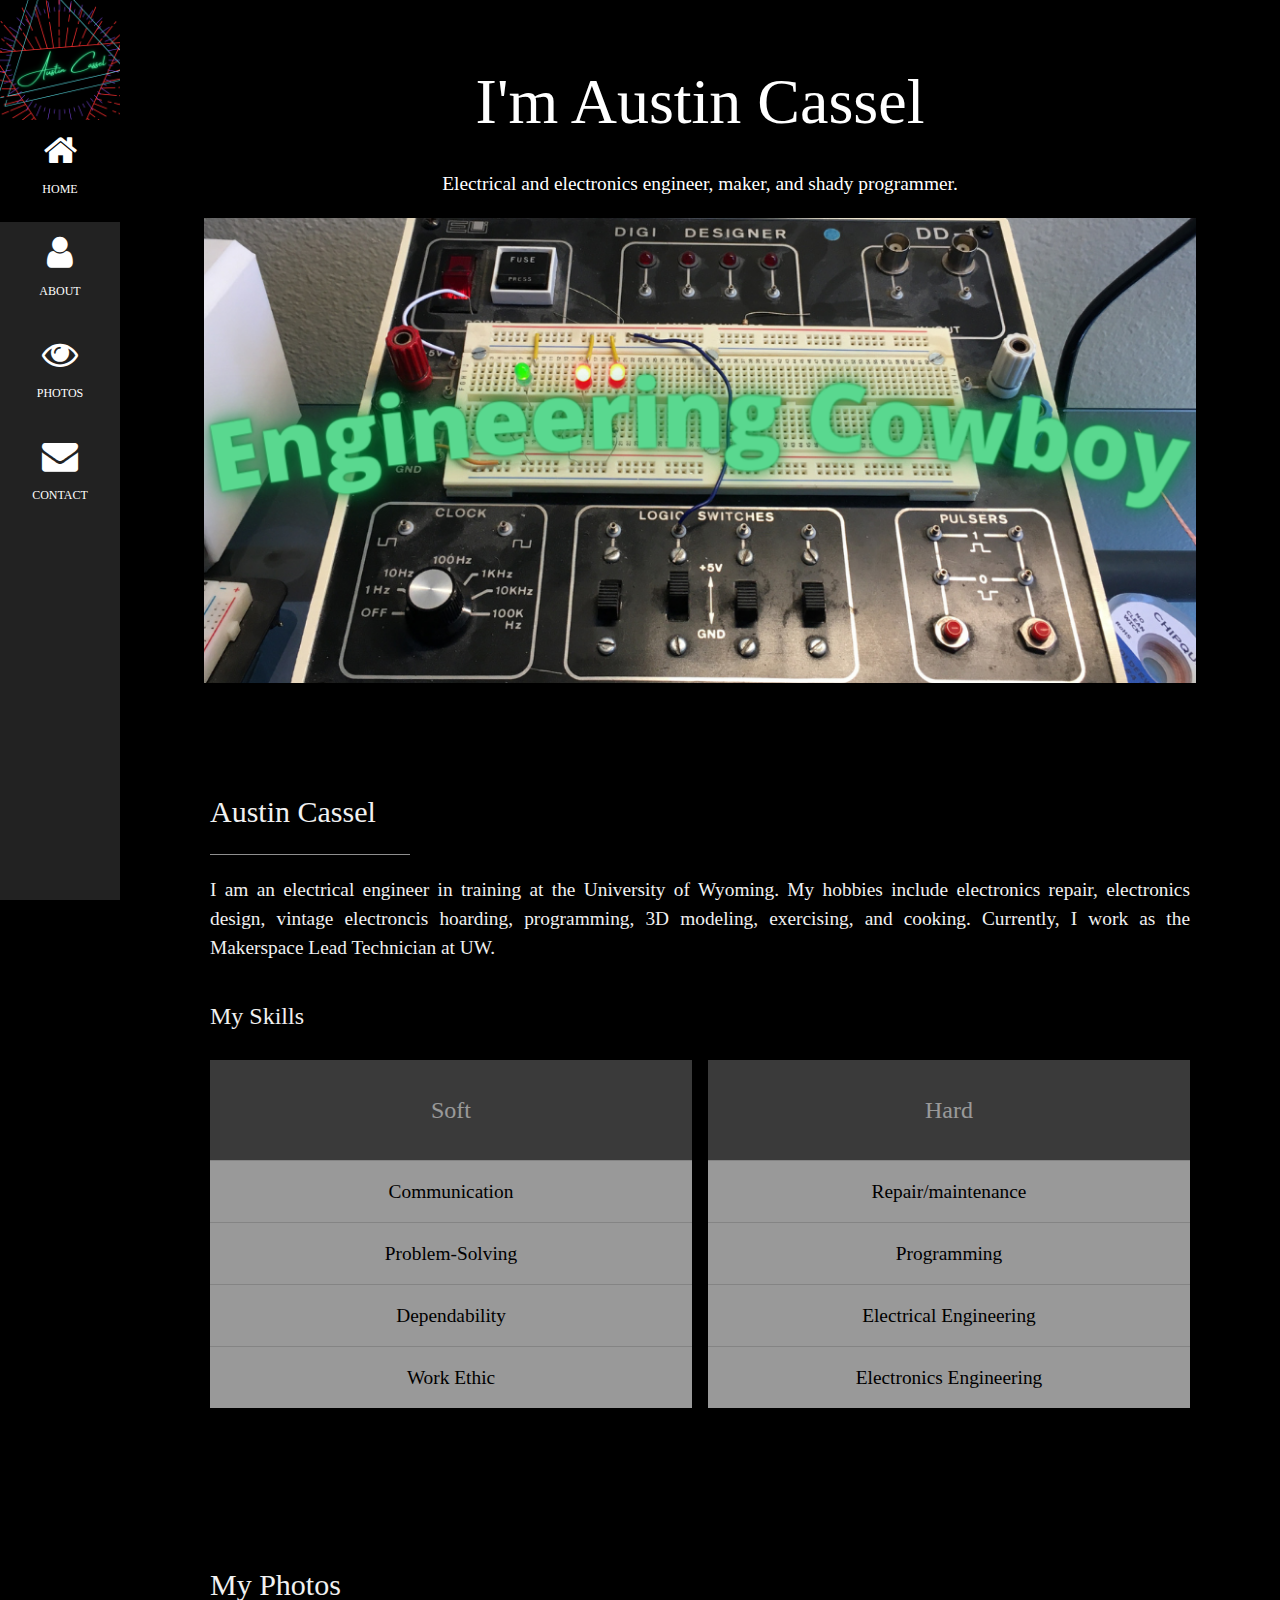
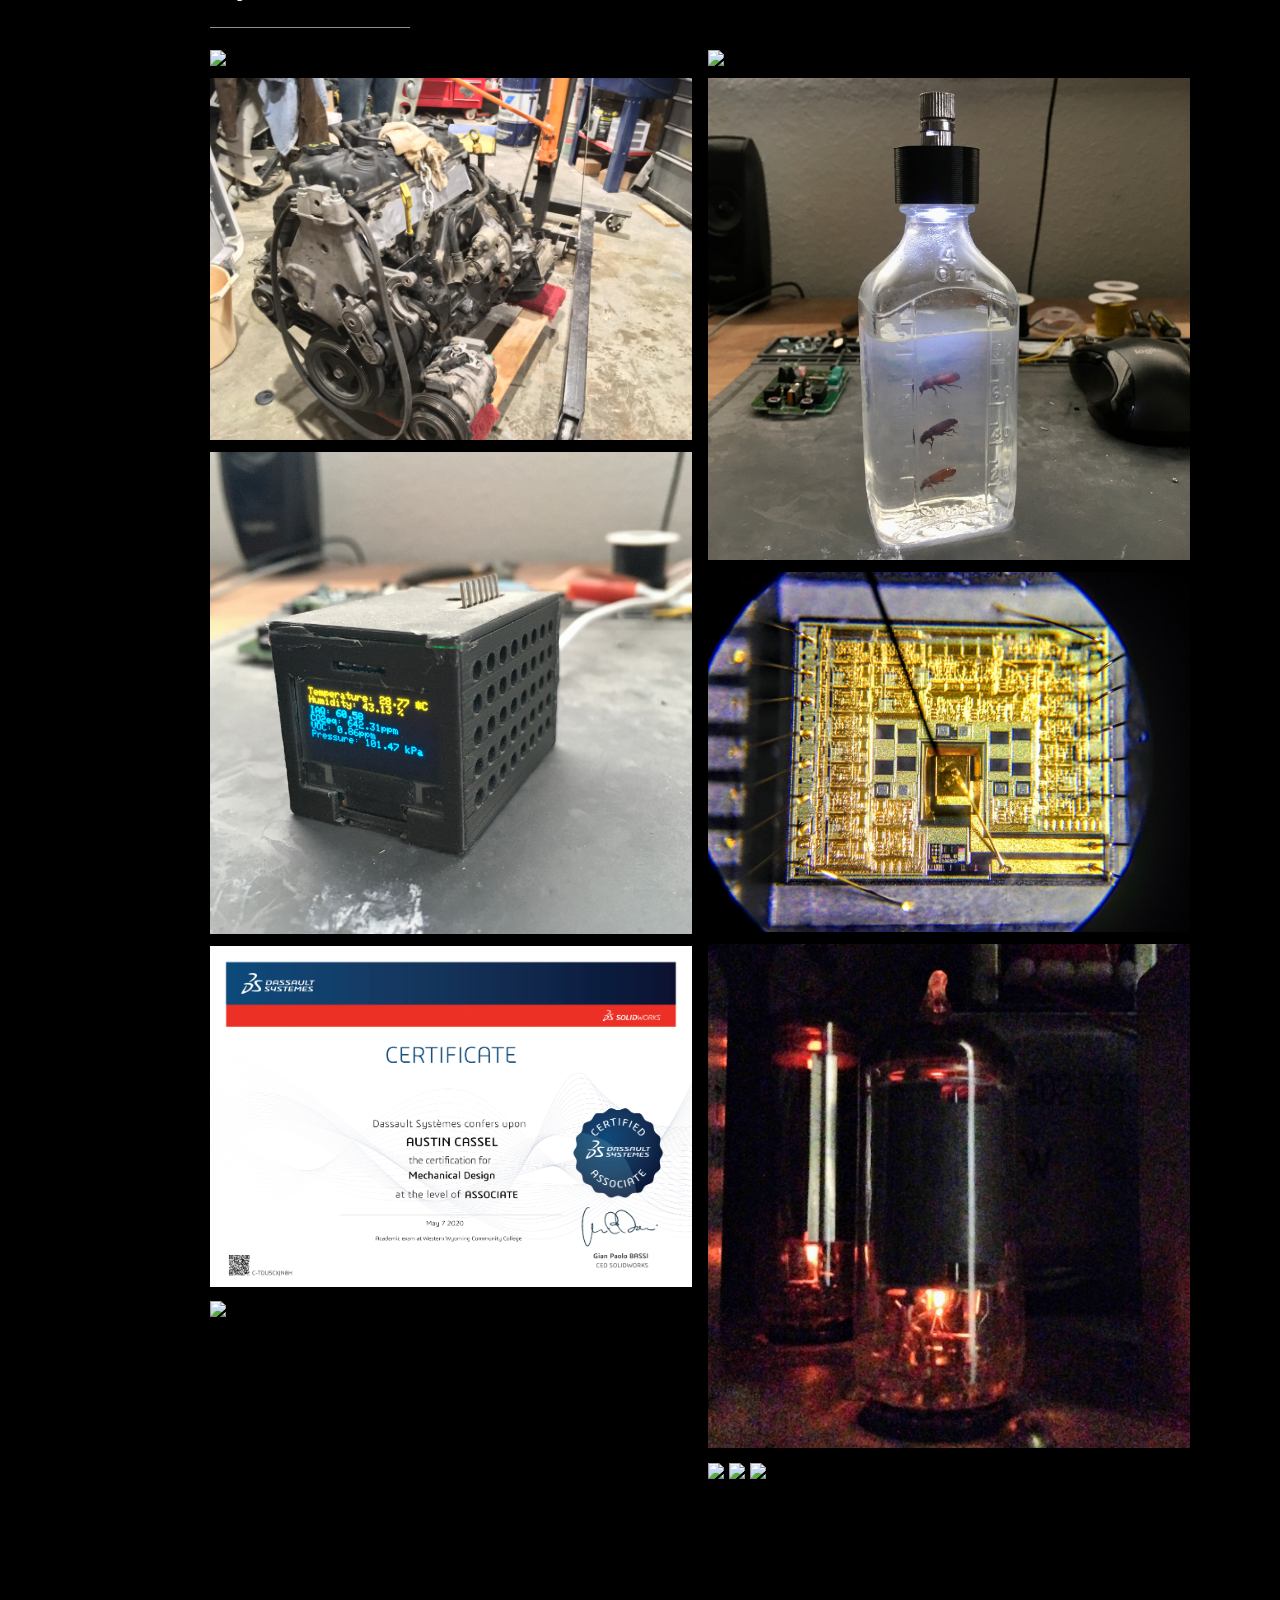
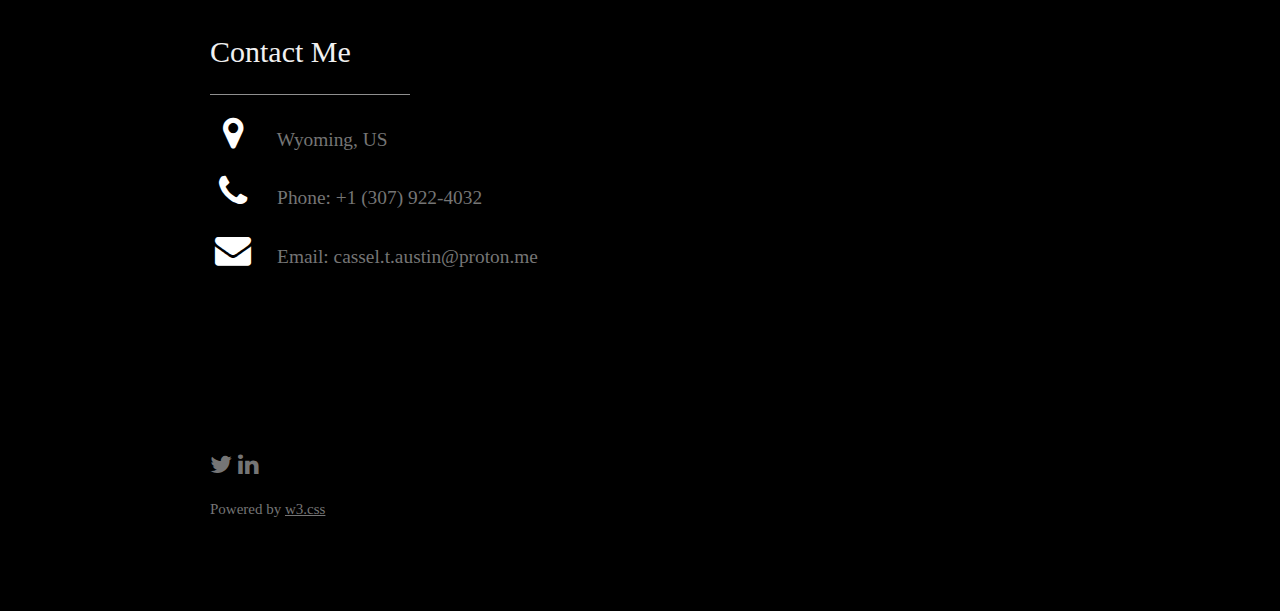
==== commit 101d3985: "added images" ====
--- a/index.html
+++ b/index.html
@@ -133,6 +133,8 @@
                     <img src="images/cr21.JPG" style="width:100%">
                     <img src="images/car-engine.jpeg" style="width:100%">
                     <img src="images/enviro_sensor.JPG" style="width:100%">
+                    <img src="images/c1.png" style="width:100%">
+                    <img src="images/fan.JPG" style="width:100%">
                 </div>
 
                 <div class="w3-half">
@@ -140,6 +142,9 @@
                     <img src="images/insect_display.JPG" style="width:100%">
                     <img src="images/Sensor Far.JPG" style="width:100%">
                     <img src="images/Vacuum_tube.jpg" style="width:100%">
+                    <img src="images/PCB.JPG" style="width:100%">
+                    <img src="images/Wheelchair.jpg" style="width:100%">
+                    <img src="images/E-Motor.jpg" style="width:100%">
                 </div>
                 <!-- End photo grid -->
             </div>
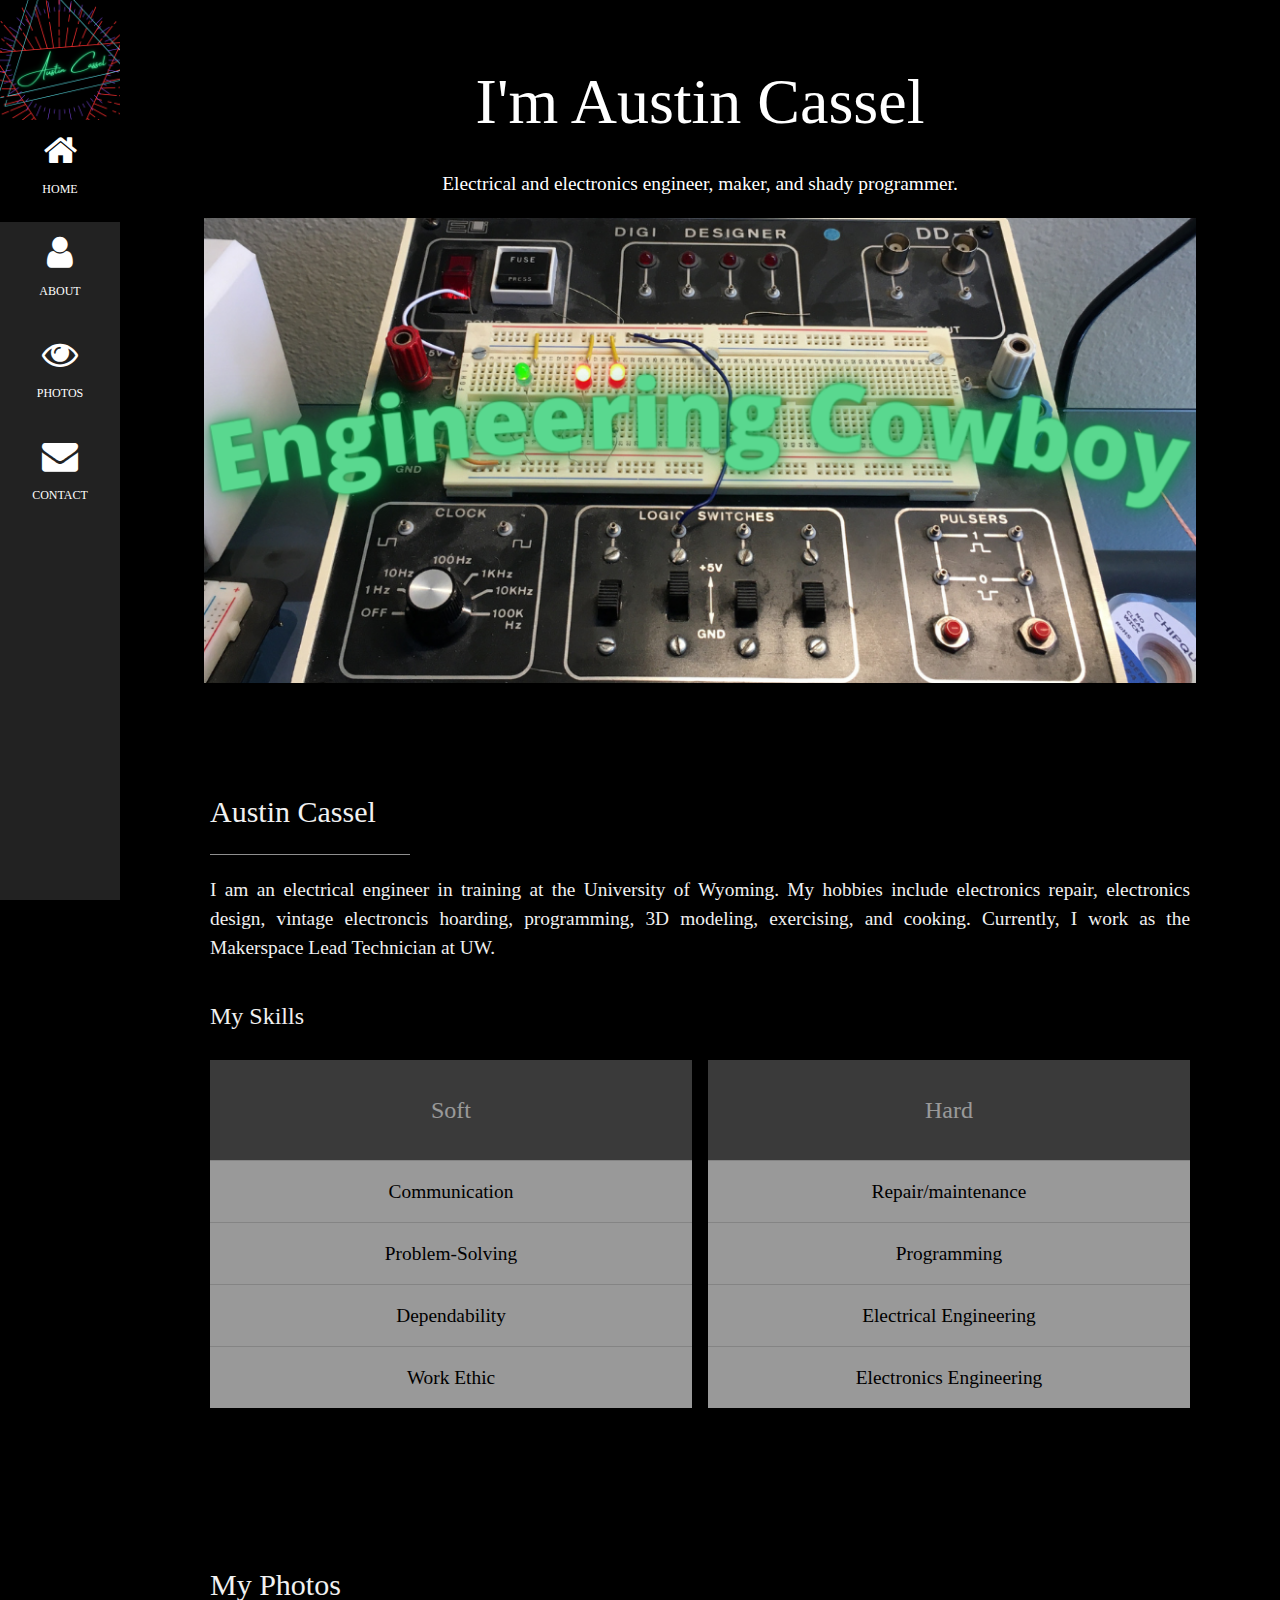
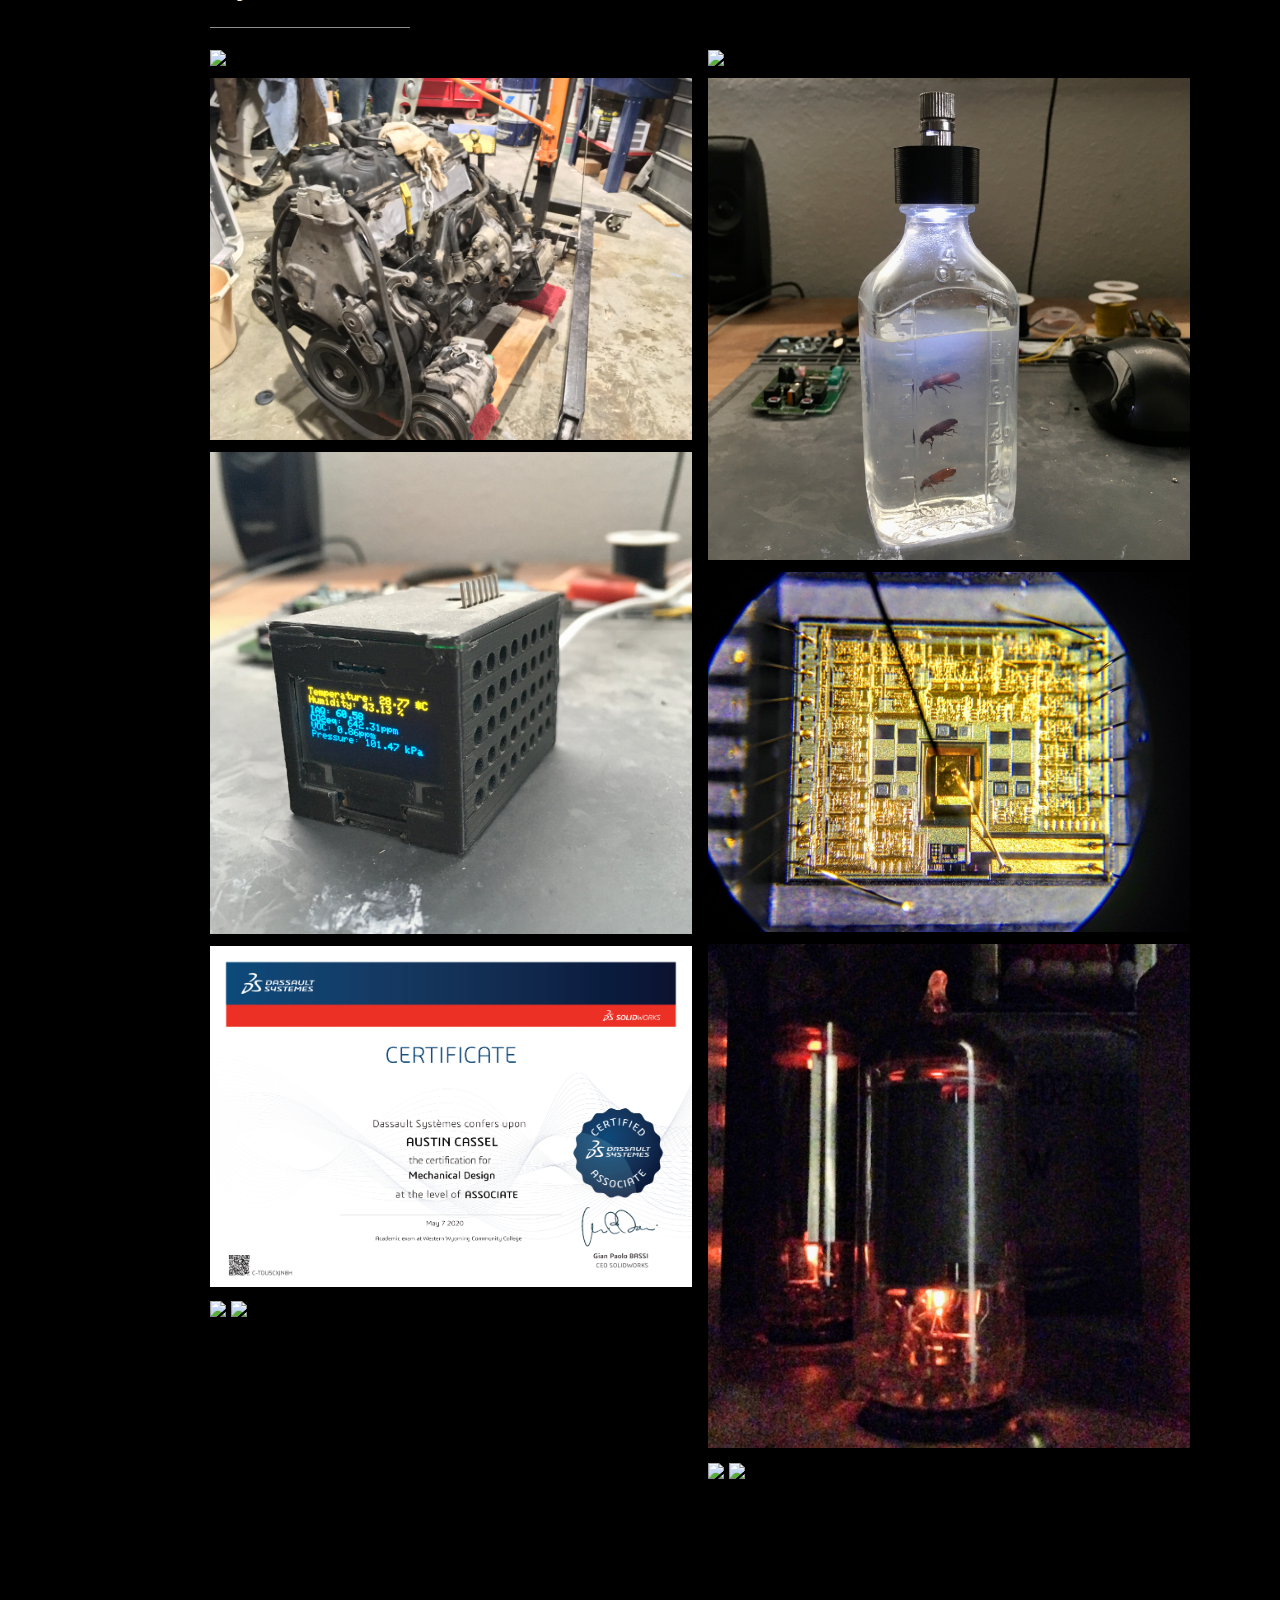
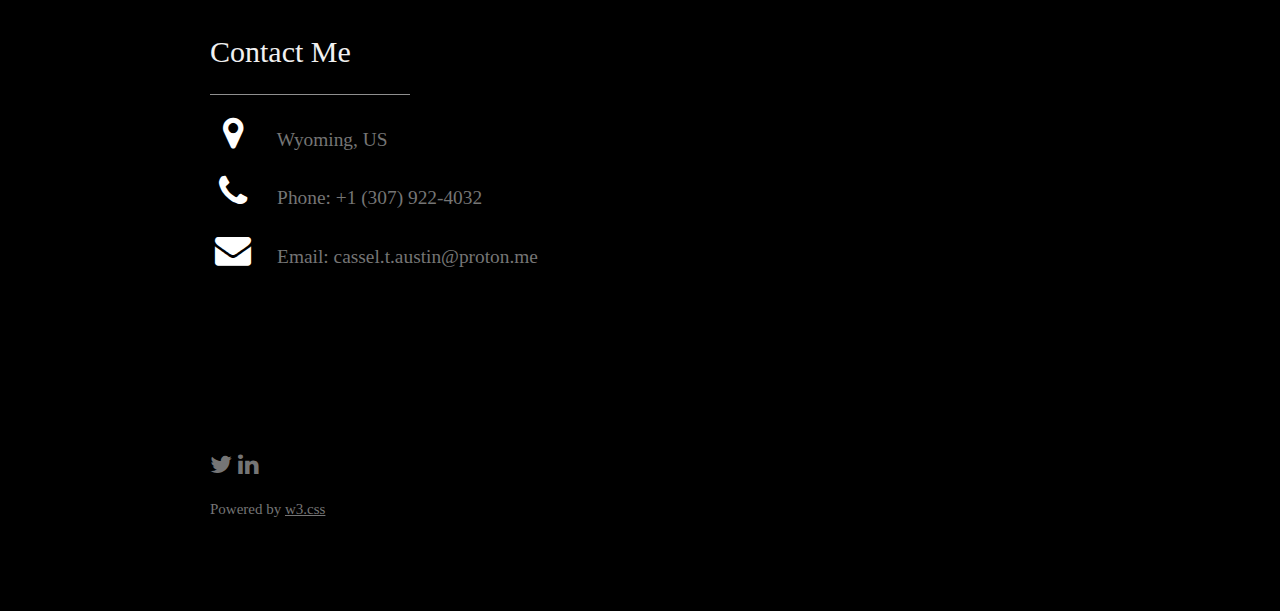
==== commit 347e690b: "moved image" ====
--- a/index.html
+++ b/index.html
@@ -135,6 +135,7 @@
                     <img src="images/enviro_sensor.JPG" style="width:100%">
                     <img src="images/c1.png" style="width:100%">
                     <img src="images/fan.JPG" style="width:100%">
+                    <img src="images/E-Motor.jpg" style="width:100%">
                 </div>
 
                 <div class="w3-half">
@@ -144,7 +145,6 @@
                     <img src="images/Vacuum_tube.jpg" style="width:100%">
                     <img src="images/PCB.JPG" style="width:100%">
                     <img src="images/Wheelchair.jpg" style="width:100%">
-                    <img src="images/E-Motor.jpg" style="width:100%">
                 </div>
                 <!-- End photo grid -->
             </div>
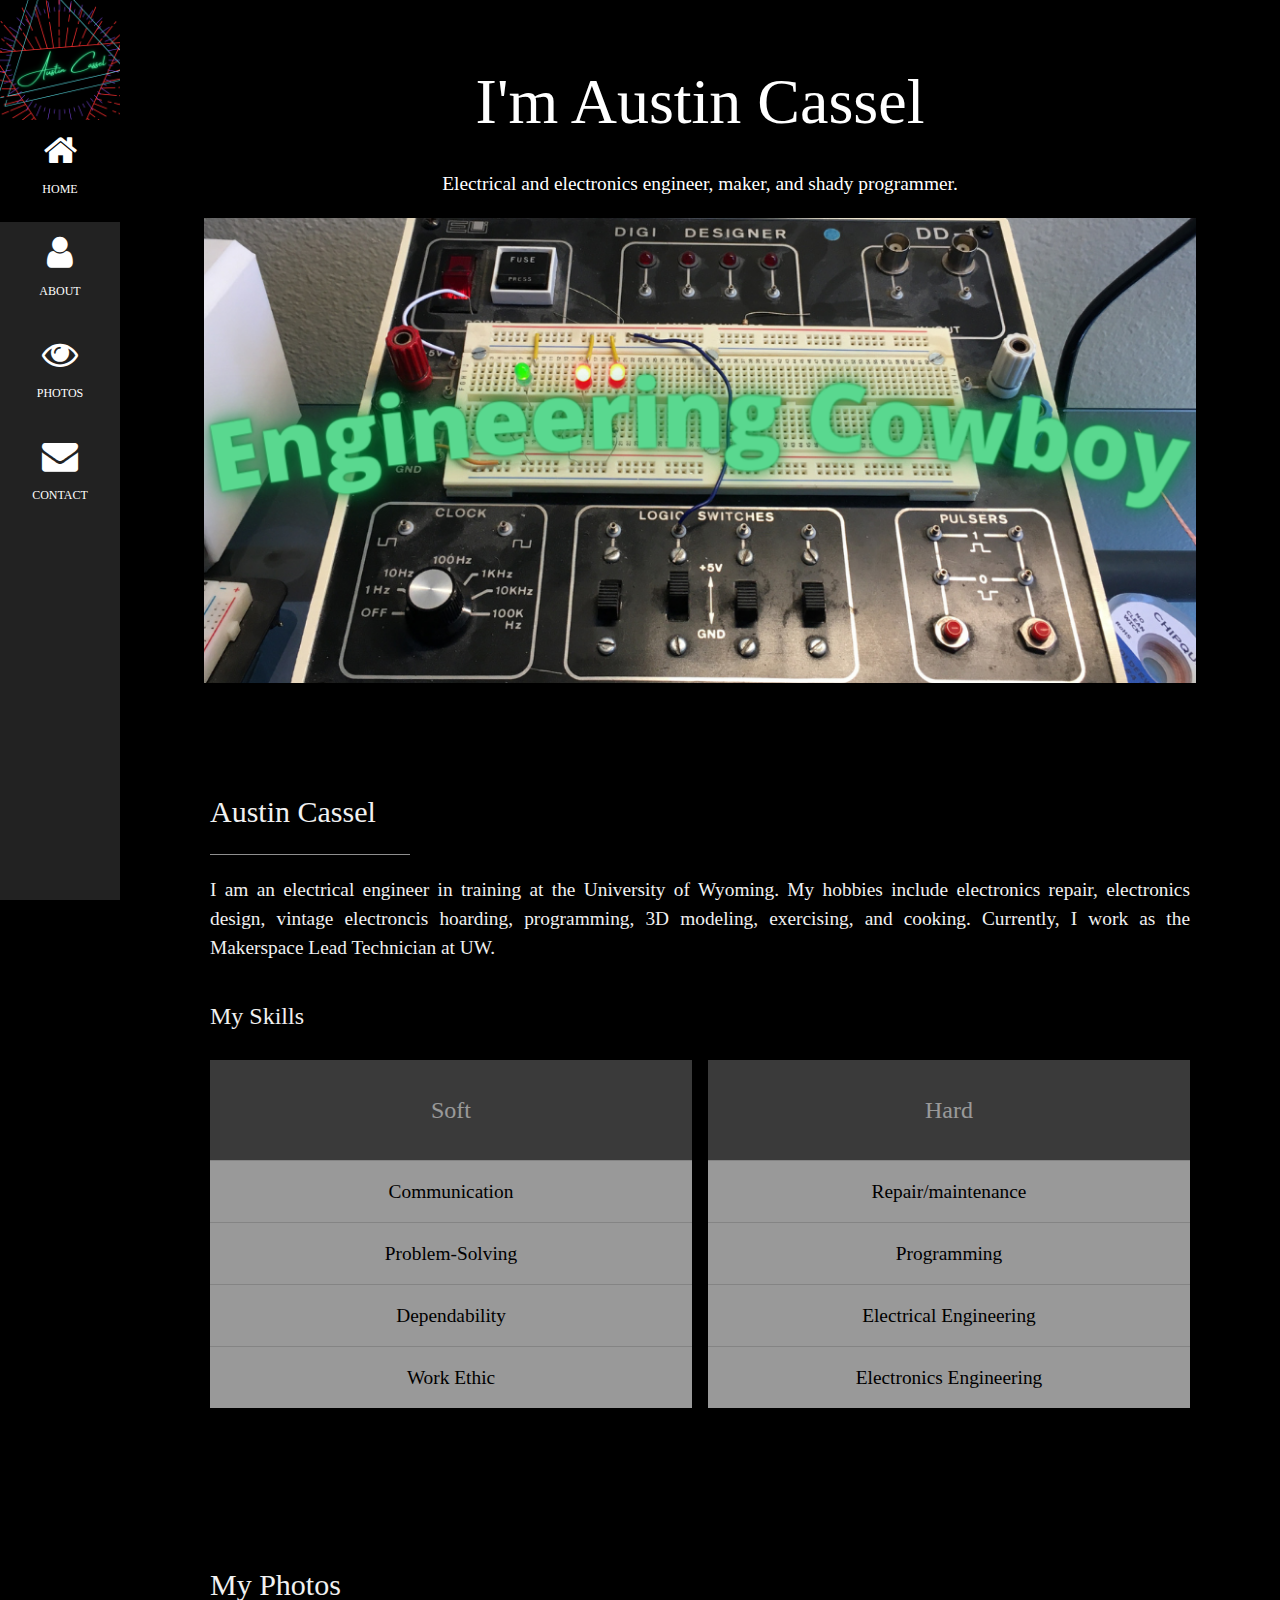
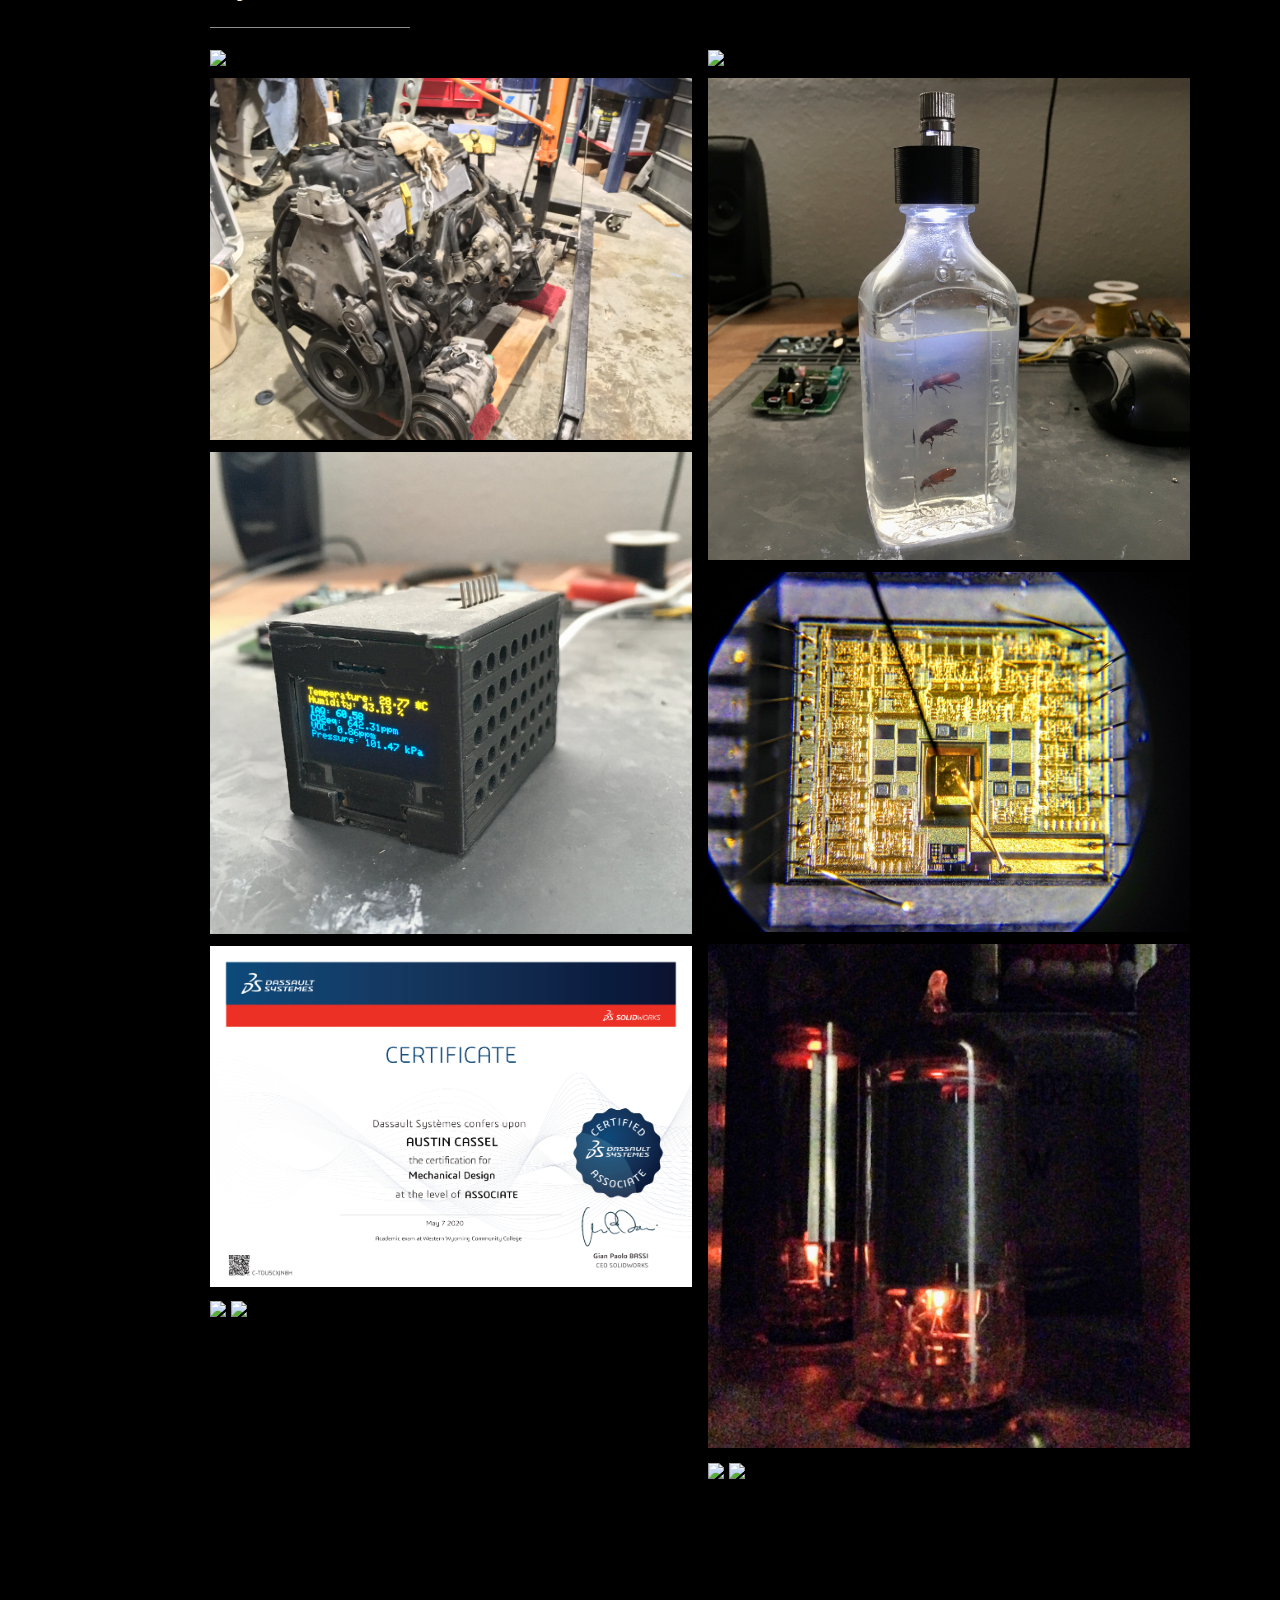
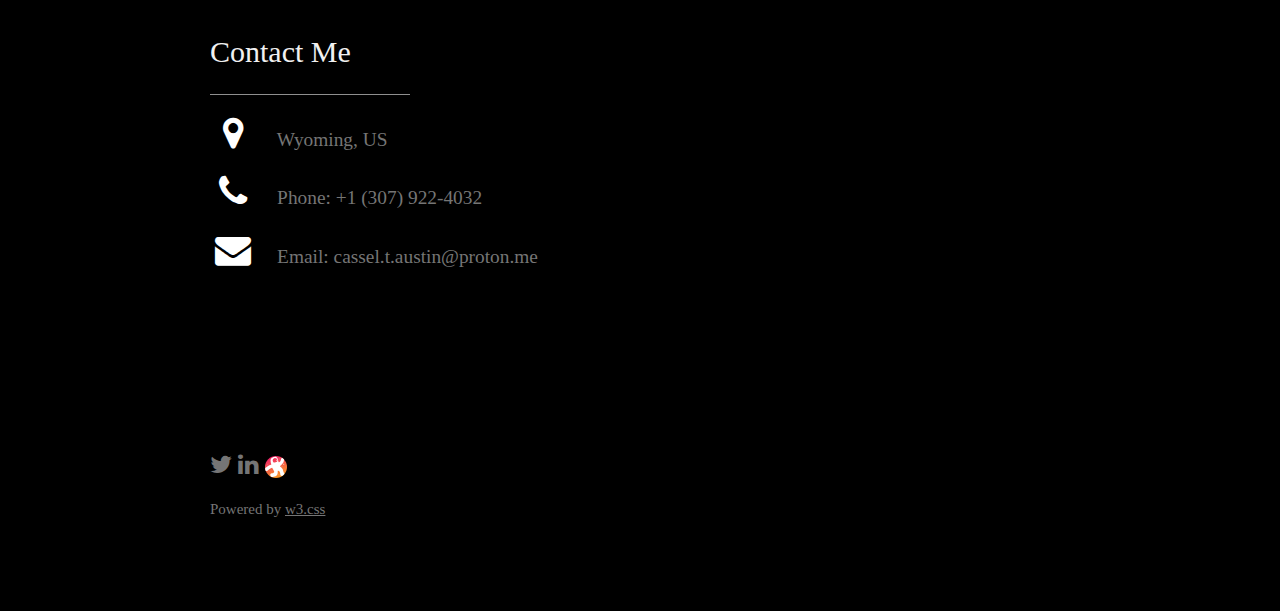
==== commit 2bb2a2a7: "added odysee link" ====
--- a/index.html
+++ b/index.html
@@ -171,6 +171,7 @@
         <footer class="w3-content w3-padding-64 w3-text-grey w3-xlarge">
             <a href="https://twitter.com/AustinCassel2"><i class="fa fa-twitter w3-hover-opacity"></i></a>
             <a href="https://www.linkedin.com/in/austin-cassel/"><i class="fa fa-linkedin w3-hover-opacity"></i></a>
+            <a href="https://odysee.com/@engineeringcowboy:3"><img src="images/odysee.svg" alt="odysee link" width="22px"></a>
             <p class="w3-medium">Powered by <a href="https://www.w3schools.com/w3css/default.asp" target="_blank"
                     class="w3-hover-text-green">w3.css</a></p>
             <!-- End footer -->
